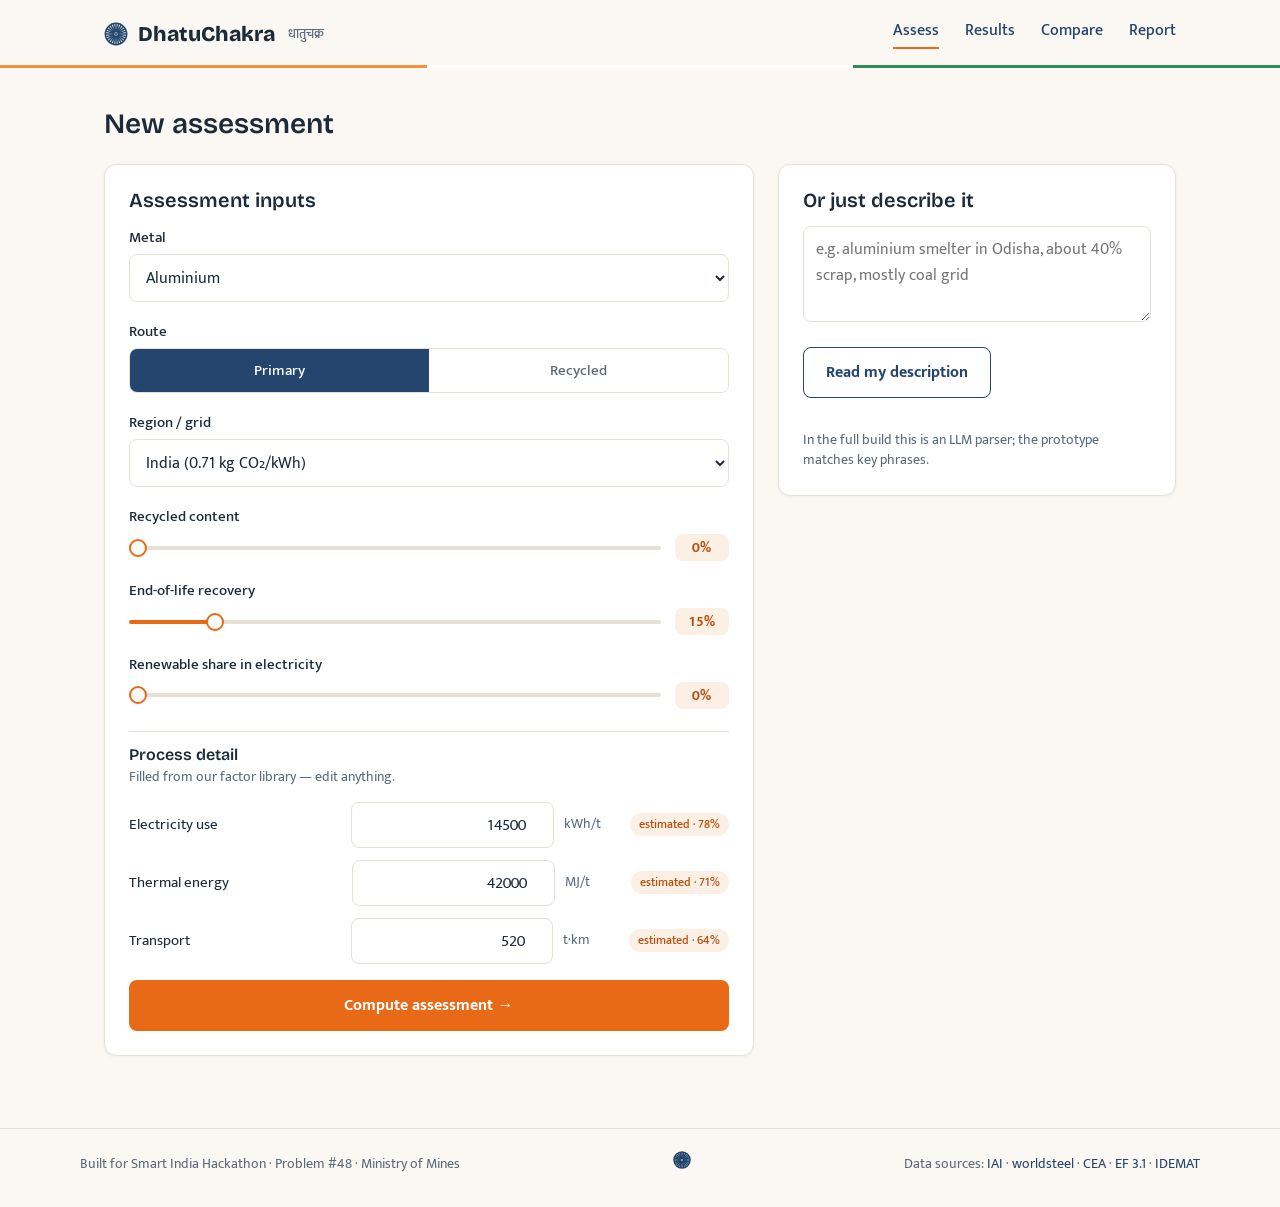
==== prototype/assess.html @ 699bd493 "Internal round: DhatuChakra prototype, specs, and PPT build script - prototype/: 5-page offline HTML" ====
<!DOCTYPE html>
<html lang="en">
<head>
<meta charset="UTF-8">
<meta name="viewport" content="width=device-width, initial-scale=1.0">
<title>New assessment — DhatuChakra</title>
<link rel="stylesheet" href="assets/fonts/fonts.css">
<link rel="stylesheet" href="css/theme.css">
</head>
<body>

<header class="site-header">
  <div class="wrap">
    <a class="brand" href="index.html">
      <span class="chakra-mark" data-size="24"></span>
      <span class="word">DhatuChakra</span><span class="dev">धातुचक्र</span>
    </a>
    <nav class="nav">
      <a href="assess.html" class="active">Assess</a>
      <a href="results.html">Results</a>
      <a href="compare.html">Compare</a>
      <a href="report.html">Report</a>
    </nav>
  </div>
</header>
<div class="flag-band"><span></span><span></span><span></span></div>

<main class="wrap">
  <h2 class="mt-40">New assessment</h2>

  <div class="grid-62-38 mt-24">
    <!-- Form card -->
    <div class="card">
      <h3>Assessment inputs</h3>

      <div class="form-row">
        <label class="field-label" for="metal">Metal</label>
        <select id="metal">
          <option value="aluminium">Aluminium</option>
          <option value="steel">Steel</option>
        </select>
      </div>

      <div class="form-row">
        <label class="field-label">Route</label>
        <div class="segmented" id="routeSeg"></div>
      </div>

      <div class="form-row">
        <label class="field-label" for="region">Region / grid</label>
        <select id="region"></select>
      </div>

      <div class="form-row">
        <label class="field-label">Recycled content</label>
        <div class="slider-row">
          <input type="range" id="r" min="0" max="100" step="1">
          <span class="slider-val" id="rVal">0%</span>
        </div>
      </div>
      <div class="form-row">
        <label class="field-label">End-of-life recovery</label>
        <div class="slider-row">
          <input type="range" id="cr" min="0" max="100" step="1">
          <span class="slider-val" id="crVal">0%</span>
        </div>
      </div>
      <div class="form-row">
        <label class="field-label">Renewable share in electricity</label>
        <div class="slider-row">
          <input type="range" id="s" min="0" max="100" step="1">
          <span class="slider-val" id="sVal">0%</span>
        </div>
      </div>

      <hr style="border:none;border-top:1px solid var(--line);margin:22px 0 14px">
      <h3 style="font-size:16px;margin-bottom:2px">Process detail</h3>
      <p class="small" style="margin-bottom:14px">Filled from our factor library — edit anything.</p>

      <div class="detail-row">
        <span class="name">Electricity use</span>
        <input type="number" id="elec" min="0" step="10">
        <span class="u">kWh/t</span>
        <span class="badge" id="elecBadge">estimated · 78%</span>
      </div>
      <div class="detail-row">
        <span class="name">Thermal energy</span>
        <input type="number" id="thermal" min="0" step="100">
        <span class="u">MJ/t</span>
        <span class="badge" id="thermalBadge">estimated · 71%</span>
      </div>
      <div class="detail-row">
        <span class="name">Transport</span>
        <input type="number" id="transport" min="0" step="10">
        <span class="u">t·km</span>
        <span class="badge" id="transportBadge">estimated · 64%</span>
      </div>

      <button class="btn btn-primary btn-block mt-16" id="computeBtn">Compute assessment →</button>
    </div>

    <!-- Smart entry card -->
    <div class="card" style="align-self:start">
      <h3>Or just describe it</h3>
      <textarea id="nlText" placeholder="e.g. aluminium smelter in Odisha, about 40% scrap, mostly coal grid"></textarea>
      <button class="btn btn-secondary mt-16" id="parseBtn">Read my description</button>
      <div class="mt-16" id="chips" style="display:flex;flex-wrap:wrap;gap:8px"></div>
      <p class="small mt-16">In the full build this is an LLM parser; the prototype matches key phrases.</p>
    </div>
  </div>
</main>

<footer class="site-footer">
  <div class="wrap inner">
    <p>Built for Smart India Hackathon · Problem #48 · Ministry of Mines</p>
    <span class="chakra-mark" data-size="18"></span>
    <p>Data sources:
      <a href="https://international-aluminium.org" target="_blank" rel="noopener">IAI</a> ·
      <a href="https://worldsteel.org" target="_blank" rel="noopener">worldsteel</a> ·
      <a href="https://cea.nic.in" target="_blank" rel="noopener">CEA</a> ·
      <a href="https://eplca.jrc.ec.europa.eu" target="_blank" rel="noopener">EF 3.1</a> ·
      <a href="https://www.idematapp.com" target="_blank" rel="noopener">IDEMAT</a></p>
  </div>
</footer>

<script src="js/data.js"></script>
<script src="js/calc.js"></script>
<script src="js/ui.js"></script>
<script>
(function () {
  let st = DC.loadState();

  const $metal = DC.$("#metal"), $region = DC.$("#region"), $seg = DC.$("#routeSeg");
  const $r = DC.$("#r"), $cr = DC.$("#cr"), $s = DC.$("#s");
  const $elec = DC.$("#elec"), $thermal = DC.$("#thermal"), $transport = DC.$("#transport");

  /* region options with the factor visible */
  $region.innerHTML = Object.entries(DC.GRID)
    .map(([k, v]) => `<option value="${k}">${v.label}</option>`).join("");

  function routeOf() { /* linear|circular from routeKey */
    return st.routeKey === DC.ROUTES[st.metal].circular.key ? "circular" : "linear";
  }

  function fillDefaults(keepOverride) {
    const rs = DC.ROUTES[st.metal];
    const blend = (a, b) => Math.round((1 - st.r) * a + st.r * b);
    if (!keepOverride) {
      st.elecOverride = null;
      $elec.value = blend(rs.linear.elec_kWh, rs.circular.elec_kWh);
      setBadge("elec", false);
    }
    $thermal.value = blend(DC.THERMAL_MJ[st.metal].linear, DC.THERMAL_MJ[st.metal].circular);
    $transport.value = DC.TRANSPORT_TKM;
  }

  function setBadge(id, edited) {
    const el = DC.$("#" + id + "Badge");
    if (edited) { el.textContent = "you"; el.classList.add("you"); }
    else {
      el.classList.remove("you");
      el.textContent = { elec: "estimated · 78%", thermal: "estimated · 71%", transport: "estimated · 64%" }[id];
    }
  }

  function render() {
    $metal.value = st.metal;
    $region.value = st.region;
    const rs = DC.ROUTES[st.metal];
    $seg.innerHTML =
      `<button data-k="${rs.linear.key}" class="${routeOf() === "linear" ? "on" : ""}">${rs.linear.name}</button>` +
      `<button data-k="${rs.circular.key}" class="${routeOf() === "circular" ? "on" : ""}">${rs.circular.name}</button>`;
    $r.value = Math.round(st.r * 100); DC.$("#rVal").textContent = Math.round(st.r * 100) + "%";
    $cr.value = Math.round(st.cr * 100); DC.$("#crVal").textContent = Math.round(st.cr * 100) + "%";
    $s.value = Math.round(st.s * 100); DC.$("#sVal").textContent = Math.round(st.s * 100) + "%";
    fillDefaults(st.elecOverride != null);
    if (st.elecOverride != null) { $elec.value = st.elecOverride; setBadge("elec", true); }
    if (DC.repaintRanges) DC.repaintRanges();
  }

  /* events */
  $metal.addEventListener("change", () => {
    st.metal = $metal.value;
    st.routeKey = DC.ROUTES[st.metal].linear.key;
    st.r = 0; st.elecOverride = null;
    render();
  });
  $seg.addEventListener("click", e => {
    const b = e.target.closest("button"); if (!b) return;
    st.routeKey = b.dataset.k;
    st.r = (routeOf() === "circular") ? 1 : 0;   /* route choice sets the sensible default */
    st.elecOverride = null;
    render();
  });
  $region.addEventListener("change", () => { st.region = $region.value; });
  function slider(el, valEl, key) {
    el.addEventListener("input", () => {
      st[key] = parseInt(el.value, 10) / 100;
      DC.$(valEl).textContent = el.value + "%";
      if (key === "r") fillDefaults(st.elecOverride != null);
    });
  }
  slider($r, "#rVal", "r"); slider($cr, "#crVal", "cr"); slider($s, "#sVal", "s");

  $elec.addEventListener("input", () => { st.elecOverride = parseFloat($elec.value); setBadge("elec", true); });
  $thermal.addEventListener("input", () => setBadge("thermal", true));
  $transport.addEventListener("input", () => setBadge("transport", true));

  DC.$("#parseBtn").addEventListener("click", () => {
    const res = DC.parseText(DC.$("#nlText").value, st);
    st = res.state;
    render();
    DC.$("#chips").innerHTML = res.chips.map(c =>
      `<span class="chip ${c.ok ? "green" : "saffron"}">${c.label}</span>`).join("");
  });

  DC.$("#computeBtn").addEventListener("click", () => {
    st.baseline = { r: st.r, cr: st.cr, s: st.s };
    DC.saveState(st);
    location.href = "results.html";
  });

  render();
})();
</script>
</body>
</html>
---- prototype/assets/fonts/fonts.css ----
/* vietnamese */
@font-face {
  font-family: 'Bricolage Grotesque';
  font-style: normal;
  font-weight: 600;
  font-stretch: 100%;
  font-display: swap;
  src: url(f2.woff2) format('woff2');
  unicode-range: U+0102-0103, U+0110-0111, U+0128-0129, U+0168-0169, U+01A0-01A1, U+01AF-01B0, U+0300-0301, U+0303-0304, U+0308-0309, U+0323, U+0329, U+1EA0-1EF9, U+20AB;
}
/* latin-ext */
@font-face {
  font-family: 'Bricolage Grotesque';
  font-style: normal;
  font-weight: 600;
  font-stretch: 100%;
  font-display: swap;
  src: url(f3.woff2) format('woff2');
  unicode-range: U+0100-02BA, U+02BD-02C5, U+02C7-02CC, U+02CE-02D7, U+02DD-02FF, U+0304, U+0308, U+0329, U+1D00-1DBF, U+1E00-1E9F, U+1EF2-1EFF, U+2020, U+20A0-20AB, U+20AD-20C0, U+2113, U+2C60-2C7F, U+A720-A7FF;
}
/* latin */
@font-face {
  font-family: 'Bricolage Grotesque';
  font-style: normal;
  font-weight: 600;
  font-stretch: 100%;
  font-display: swap;
  src: url(f1.woff2) format('woff2');
  unicode-range: U+0000-00FF, U+0131, U+0152-0153, U+02BB-02BC, U+02C6, U+02DA, U+02DC, U+0304, U+0308, U+0329, U+2000-206F, U+20AC, U+2122, U+2191, U+2193, U+2212, U+2215, U+FEFF, U+FFFD;
}
/* vietnamese */
@font-face {
  font-family: 'Bricolage Grotesque';
  font-style: normal;
  font-weight: 800;
  font-stretch: 100%;
  font-display: swap;
  src: url(f2.woff2) format('woff2');
  unicode-range: U+0102-0103, U+0110-0111, U+0128-0129, U+0168-0169, U+01A0-01A1, U+01AF-01B0, U+0300-0301, U+0303-0304, U+0308-0309, U+0323, U+0329, U+1EA0-1EF9, U+20AB;
}
/* latin-ext */
@font-face {
  font-family: 'Bricolage Grotesque';
  font-style: normal;
  font-weight: 800;
  font-stretch: 100%;
  font-display: swap;
  src: url(f3.woff2) format('woff2');
  unicode-range: U+0100-02BA, U+02BD-02C5, U+02C7-02CC, U+02CE-02D7, U+02DD-02FF, U+0304, U+0308, U+0329, U+1D00-1DBF, U+1E00-1E9F, U+1EF2-1EFF, U+2020, U+20A0-20AB, U+20AD-20C0, U+2113, U+2C60-2C7F, U+A720-A7FF;
}
/* latin */
@font-face {
  font-family: 'Bricolage Grotesque';
  font-style: normal;
  font-weight: 800;
  font-stretch: 100%;
  font-display: swap;
  src: url(f1.woff2) format('woff2');
  unicode-range: U+0000-00FF, U+0131, U+0152-0153, U+02BB-02BC, U+02C6, U+02DA, U+02DC, U+0304, U+0308, U+0329, U+2000-206F, U+20AC, U+2122, U+2191, U+2193, U+2212, U+2215, U+FEFF, U+FFFD;
}
/* devanagari */
@font-face {
  font-family: 'Mukta';
  font-style: normal;
  font-weight: 400;
  font-display: swap;
  src: url(f10.woff2) format('woff2');
  unicode-range: U+0900-097F, U+1CD0-1CF9, U+200C-200D, U+20A8, U+20B9, U+20F0, U+25CC, U+A830-A839, U+A8E0-A8FF, U+11B00-11B09;
}
/* latin-ext */
@font-face {
  font-family: 'Mukta';
  font-style: normal;
  font-weight: 400;
  font-display: swap;
  src: url(f12.woff2) format('woff2');
  unicode-range: U+0100-02BA, U+02BD-02C5, U+02C7-02CC, U+02CE-02D7, U+02DD-02FF, U+0304, U+0308, U+0329, U+1D00-1DBF, U+1E00-1E9F, U+1EF2-1EFF, U+2020, U+20A0-20AB, U+20AD-20C0, U+2113, U+2C60-2C7F, U+A720-A7FF;
}
/* latin */
@font-face {
  font-family: 'Mukta';
  font-style: normal;
  font-weight: 400;
  font-display: swap;
  src: url(f11.woff2) format('woff2');
  unicode-range: U+0000-00FF, U+0131, U+0152-0153, U+02BB-02BC, U+02C6, U+02DA, U+02DC, U+0304, U+0308, U+0329, U+2000-206F, U+20AC, U+2122, U+2191, U+2193, U+2212, U+2215, U+FEFF, U+FFFD;
}
/* devanagari */
@font-face {
  font-family: 'Mukta';
  font-style: normal;
  font-weight: 500;
  font-display: swap;
  src: url(f5.woff2) format('woff2');
  unicode-range: U+0900-097F, U+1CD0-1CF9, U+200C-200D, U+20A8, U+20B9, U+20F0, U+25CC, U+A830-A839, U+A8E0-A8FF, U+11B00-11B09;
}
/* latin-ext */
@font-face {
  font-family: 'Mukta';
  font-style: normal;
  font-weight: 500;
  font-display: swap;
  src: url(f4.woff2) format('woff2');
  unicode-range: U+0100-02BA, U+02BD-02C5, U+02C7-02CC, U+02CE-02D7, U+02DD-02FF, U+0304, U+0308, U+0329, U+1D00-1DBF, U+1E00-1E9F, U+1EF2-1EFF, U+2020, U+20A0-20AB, U+20AD-20C0, U+2113, U+2C60-2C7F, U+A720-A7FF;
}
/* latin */
@font-face {
  font-family: 'Mukta';
  font-style: normal;
  font-weight: 500;
  font-display: swap;
  src: url(f6.woff2) format('woff2');
  unicode-range: U+0000-00FF, U+0131, U+0152-0153, U+02BB-02BC, U+02C6, U+02DA, U+02DC, U+0304, U+0308, U+0329, U+2000-206F, U+20AC, U+2122, U+2191, U+2193, U+2212, U+2215, U+FEFF, U+FFFD;
}
/* devanagari */
@font-face {
  font-family: 'Mukta';
  font-style: normal;
  font-weight: 700;
  font-display: swap;
  src: url(f8.woff2) format('woff2');
  unicode-range: U+0900-097F, U+1CD0-1CF9, U+200C-200D, U+20A8, U+20B9, U+20F0, U+25CC, U+A830-A839, U+A8E0-A8FF, U+11B00-11B09;
}
/* latin-ext */
@font-face {
  font-family: 'Mukta';
  font-style: normal;
  font-weight: 700;
  font-display: swap;
  src: url(f7.woff2) format('woff2');
  unicode-range: U+0100-02BA, U+02BD-02C5, U+02C7-02CC, U+02CE-02D7, U+02DD-02FF, U+0304, U+0308, U+0329, U+1D00-1DBF, U+1E00-1E9F, U+1EF2-1EFF, U+2020, U+20A0-20AB, U+20AD-20C0, U+2113, U+2C60-2C7F, U+A720-A7FF;
}
/* latin */
@font-face {
  font-family: 'Mukta';
  font-style: normal;
  font-weight: 700;
  font-display: swap;
  src: url(f9.woff2) format('woff2');
  unicode-range: U+0000-00FF, U+0131, U+0152-0153, U+02BB-02BC, U+02C6, U+02DA, U+02DC, U+0304, U+0308, U+0329, U+2000-206F, U+20AC, U+2122, U+2191, U+2193, U+2212, U+2215, U+FEFF, U+FFFD;
}
---- prototype/css/theme.css ----
/* DhatuChakra — theme.css. Single source of visual truth (see DESIGN.md). */

:root {
  /* Paper & ink */
  --paper:      #FBF8F3;
  --card:       #FFFFFF;
  --ink:        #1C2B3A;
  --ink-soft:   #5A6B7B;
  --line:       #E7E0D5;

  /* Tricolor, tuned for UI */
  --saffron:      #E86A17;
  --saffron-deep: #B84E0A;
  --saffron-wash: #FCEFE3;
  --green:        #17803D;
  --green-wash:   #E9F4EC;
  --navy:         #24466E;
  --navy-wash:    #EBF1F7;

  /* Data (charts only) */
  --bad:        #C03D2E;
  --neutral-1:  #C9A227;
  --neutral-2:  #7B8B99;

  --radius: 8px;
  --radius-card: 12px;
  --shadow: 0 1px 3px rgba(28,43,58,.06);
  --font-display: "Bricolage Grotesque", "Trebuchet MS", sans-serif;
  --font-body: "Mukta", "Nirmala UI", "Segoe UI", sans-serif;
}

* { margin: 0; padding: 0; box-sizing: border-box; }

html { font-size: 16px; }
body {
  background: var(--paper);
  color: var(--ink);
  font-family: var(--font-body);
  line-height: 1.55;
  -webkit-font-smoothing: antialiased;
}

h1, h2, h3 { font-family: var(--font-display); line-height: 1.15; color: var(--ink); }
h1 { font-size: 40px; font-weight: 800; }
h2 { font-size: 28px; font-weight: 600; }
h3 { font-size: 20px; font-weight: 600; }
.small { font-size: 13.5px; color: var(--ink-soft); }
a { color: var(--navy); text-decoration: none; }
a:hover { text-decoration: underline; }

.wrap { max-width: 1120px; margin: 0 auto; padding: 0 24px; }

/* ---------- Header ---------- */
.site-header { background: var(--paper); }
.site-header .wrap {
  display: flex; align-items: center; justify-content: space-between;
  padding-top: 18px; padding-bottom: 14px;
}
.brand { display: flex; align-items: center; gap: 10px; color: var(--ink); }
.brand:hover { text-decoration: none; }
.brand svg { display: block; }
.brand .word { font-family: var(--font-display); font-weight: 800; font-size: 21px; letter-spacing: -.01em; }
.brand .dev { font-family: var(--font-body); font-weight: 500; font-size: 13px; color: var(--ink-soft); margin-left: 2px; }
.nav { display: flex; gap: 26px; }
.nav a { font-weight: 500; color: var(--navy); padding-bottom: 3px; border-bottom: 2px solid transparent; }
.nav a:hover { text-decoration: none; border-bottom-color: var(--line); }
.nav a.active { border-bottom-color: var(--saffron); }
.flag-band { height: 3px; display: flex; }
.flag-band span { flex: 1; }
.flag-band span:nth-child(1) { background: #F1913D; }
.flag-band span:nth-child(2) { background: #FFFFFF; }
.flag-band span:nth-child(3) { background: #2E8B57; }

/* ---------- Footer ---------- */
.site-footer { margin-top: 72px; border-top: 1px solid var(--line); }
.site-footer .inner {
  display: flex; align-items: center; justify-content: space-between; gap: 16px;
  padding: 22px 0 30px; flex-wrap: wrap;
}
.site-footer p { font-size: 13.5px; color: var(--ink-soft); }

/* ---------- Buttons ---------- */
.btn {
  display: inline-block; font-family: var(--font-body); font-weight: 700; font-size: 16px;
  padding: 11px 22px; border-radius: var(--radius); border: 1px solid transparent;
  cursor: pointer; transition: background .15s ease, border-color .15s ease;
}
.btn:hover { text-decoration: none; }
.btn-primary { background: var(--saffron); color: #fff; }
.btn-primary:hover { background: var(--saffron-deep); }
.btn-secondary { background: var(--card); color: var(--navy); border-color: var(--navy); }
.btn-secondary:hover { background: var(--navy-wash); }
.btn-block { display: block; width: 100%; text-align: center; }

/* ---------- Cards ---------- */
.card {
  background: var(--card); border: 1px solid var(--line);
  border-radius: var(--radius-card); box-shadow: var(--shadow); padding: 24px;
}
.card h3 { margin-bottom: 14px; }

/* KPI card */
.kpi { border-left: 4px solid var(--navy); }
.kpi.accent { border-left-color: var(--saffron); }
.kpi.good { border-left-color: var(--green); }
.kpi .label { font-size: 13.5px; letter-spacing: .06em; text-transform: uppercase; color: var(--ink-soft); font-weight: 500; }
.kpi .value { font-family: var(--font-display); font-weight: 800; font-size: 34px; margin: 2px 0; font-variant-numeric: tabular-nums; }
.kpi .unit { font-family: var(--font-body); font-weight: 500; font-size: 16px; color: var(--ink-soft); margin-left: 4px; }
.kpi .range { font-size: 13.5px; color: var(--ink-soft); font-variant-numeric: tabular-nums; }

/* Chips & badges */
.chip {
  display: inline-block; font-size: 13px; font-weight: 500; padding: 2px 10px;
  border-radius: 999px; background: var(--navy-wash); color: var(--navy);
}
.chip.green { background: var(--green-wash); color: var(--green); }
.chip.saffron { background: var(--saffron-wash); color: var(--saffron-deep); }
.badge {
  display: inline-block; font-size: 12px; font-weight: 500; padding: 2px 9px;
  border-radius: 999px; background: var(--saffron-wash); color: var(--saffron-deep);
  white-space: nowrap;
}
.badge.you { background: var(--navy-wash); color: var(--navy); }

/* ---------- Forms ---------- */
label.field-label { display: block; font-weight: 500; margin-bottom: 5px; font-size: 15px; }
select, input[type="text"], input[type="number"], textarea {
  width: 100%; font-family: var(--font-body); font-size: 15.5px; color: var(--ink);
  background: var(--card); border: 1px solid var(--line); border-radius: var(--radius);
  padding: 9px 12px;
}
select:focus, input:focus, textarea:focus { outline: 2px solid var(--navy-wash); border-color: var(--navy); }
textarea { resize: vertical; min-height: 96px; }
.form-row { margin-bottom: 18px; }

/* Segmented control */
.segmented { display: flex; border: 1px solid var(--line); border-radius: var(--radius); overflow: hidden; }
.segmented button {
  flex: 1; padding: 9px 0; font-family: var(--font-body); font-size: 15px; font-weight: 500;
  background: var(--card); color: var(--ink-soft); border: none; cursor: pointer;
}
.segmented button.on { background: var(--navy); color: #fff; }

/* Sliders */
.slider-row { display: flex; align-items: center; gap: 14px; }
.slider-row input[type="range"] { flex: 1; }
.slider-val {
  min-width: 54px; text-align: center; font-weight: 700; font-size: 14px;
  background: var(--saffron-wash); color: var(--saffron-deep);
  border-radius: var(--radius); padding: 3px 0; font-variant-numeric: tabular-nums;
}
input[type="range"] { -webkit-appearance: none; appearance: none; height: 4px; background: var(--line); border-radius: 2px; cursor: pointer; }
input[type="range"]::-webkit-slider-thumb {
  -webkit-appearance: none; appearance: none; width: 18px; height: 18px; border-radius: 50%;
  background: #fff; border: 2px solid var(--saffron); box-shadow: var(--shadow);
}
input[type="range"]::-moz-range-thumb {
  width: 16px; height: 16px; border-radius: 50%; background: #fff; border: 2px solid var(--saffron);
}
input[type="range"]::-moz-range-progress { background: var(--saffron); height: 4px; border-radius: 2px; }

/* Process detail rows */
.detail-row { display: flex; align-items: center; gap: 10px; margin-bottom: 12px; }
.detail-row .name { flex: 1.2; font-size: 15px; }
.detail-row input { flex: 1; text-align: right; font-variant-numeric: tabular-nums; }
.detail-row .u { width: 56px; font-size: 13.5px; color: var(--ink-soft); }

/* ---------- Tables ---------- */
table.plain { width: 100%; border-collapse: collapse; font-size: 14.5px; }
table.plain th {
  text-align: left; font-weight: 500; font-size: 13px; letter-spacing: .05em;
  text-transform: uppercase; color: var(--ink-soft); padding: 8px 12px 8px 0;
  border-bottom: 1px solid var(--line);
}
table.plain td { padding: 10px 12px 10px 0; border-bottom: 1px solid var(--line); vertical-align: top; }
table.plain tr:last-child td { border-bottom: none; }
table.plain td.src { color: var(--navy); }

/* ---------- Layout helpers ---------- */
.grid-4 { display: grid; grid-template-columns: repeat(4, 1fr); gap: 16px; }
.grid-3 { display: grid; grid-template-columns: repeat(3, 1fr); gap: 16px; }
.grid-2-1 { display: grid; grid-template-columns: 2fr 1fr; gap: 24px; }
.grid-1-1 { display: grid; grid-template-columns: 1fr 1fr; gap: 24px; }
.grid-62-38 { display: grid; grid-template-columns: 62fr 38fr; gap: 24px; }
.stack > * + * { margin-top: 24px; }
.mt-8 { margin-top: 8px; } .mt-16 { margin-top: 16px; } .mt-24 { margin-top: 24px; }
.mt-40 { margin-top: 40px; } .mt-64 { margin-top: 64px; }
.row { display: flex; align-items: center; gap: 12px; }
.row.between { justify-content: space-between; }
.center { text-align: center; }
@media (max-width: 900px) {
  .grid-4 { grid-template-columns: repeat(2, 1fr); }
  .grid-3, .grid-2-1, .grid-1-1, .grid-62-38 { grid-template-columns: 1fr; }
  h1 { font-size: 32px; }
}

/* ---------- Hero (index only) ---------- */
.hero { background: linear-gradient(180deg, #FDF3E7 0%, #FBF8F3 55%); }
.hero .inner { display: grid; grid-template-columns: 60fr 40fr; gap: 24px; padding: 64px 0 56px; align-items: center; }
.hero .watermark { justify-self: center; opacity: .07; }
.hero .sub { font-size: 20px; font-weight: 400; color: var(--ink-soft); max-width: 46ch; margin-top: 14px; font-family: var(--font-body); }
.hero .cta { margin-top: 26px; display: flex; gap: 14px; }
.hero .quiet { margin-top: 16px; }
@media (max-width: 900px) { .hero .inner { grid-template-columns: 1fr; } .hero .watermark { display: none; } }

/* Preset cards */
.preset { cursor: pointer; transition: box-shadow .15s ease, border-color .15s ease; }
.preset:hover { border-color: var(--saffron); box-shadow: 0 3px 10px rgba(28,43,58,.10); }
.preset .route { font-size: 14px; color: var(--ink-soft); margin: 2px 0 12px; }
.preset .num { font-family: var(--font-display); font-weight: 800; font-size: 26px; font-variant-numeric: tabular-nums; }
.preset .num small { font-family: var(--font-body); font-weight: 500; font-size: 14px; color: var(--ink-soft); }

/* How-it-works */
.steps { counter-reset: step; }
.step { position: relative; padding-left: 56px; }
.step .n {
  position: absolute; left: 0; top: 2px; width: 38px; height: 38px; border-radius: 50%;
  border: 1.5px solid var(--navy); color: var(--navy); font-family: var(--font-display);
  font-weight: 600; font-size: 17px; display: flex; align-items: center; justify-content: center;
  background: var(--card);
}
.step h3 { margin-bottom: 4px; }
.step p { color: var(--ink-soft); font-size: 15px; }

/* ---------- Charts ---------- */
.chart-note { font-size: 13.5px; color: var(--ink-soft); margin-top: 10px; }
.legend { display: flex; flex-wrap: wrap; gap: 14px; margin-top: 12px; font-size: 13.5px; color: var(--ink-soft); }
.legend .sw { display: inline-block; width: 11px; height: 11px; border-radius: 2px; margin-right: 6px; vertical-align: -1px; }

/* Delta strip (compare) */
.delta-strip { background: var(--card); border: 1px solid var(--line); border-radius: var(--radius-card); box-shadow: var(--shadow); padding: 26px 24px; text-align: center; }
.delta-strip .big { font-family: var(--font-display); font-weight: 800; font-size: 42px; font-variant-numeric: tabular-nums; }
.delta-strip .big.good { color: var(--green); }
.delta-strip .big.worse { color: var(--bad); }
.delta-strip .line2 { font-size: 16px; color: var(--ink-soft); margin-top: 4px; }
.delta-strip .human { font-size: 15px; margin-top: 12px; color: var(--ink); }

/* Recommendation cards */
.rec h3 { font-size: 17px; margin-bottom: 8px; }
.rec p { font-size: 14.5px; color: var(--ink-soft); margin-bottom: 12px; }

/* Mini scenario cards on compare */
.scen-kpis { display: flex; gap: 20px; align-items: flex-start; margin-top: 8px; }
.scen-kpis .gwp-big { font-family: var(--font-display); font-weight: 800; font-size: 38px; font-variant-numeric: tabular-nums; }
.scen-kpis .minis { font-size: 14px; color: var(--ink-soft); line-height: 1.8; }

/* ---------- Report page ---------- */
.report-sheet {
  background: #fff; max-width: 800px; margin: 40px auto; padding: 56px 64px;
  border: 1px solid var(--line); border-radius: 4px; box-shadow: var(--shadow);
}
.report-sheet h1 { font-size: 26px; }
.report-sheet h2 { font-size: 18px; margin: 28px 0 10px; padding-bottom: 6px; border-bottom: 1px solid var(--line); }
.report-sheet p, .report-sheet li { font-size: 14.5px; }
.report-sheet ol { padding-left: 20px; }
.report-head { display: flex; align-items: center; gap: 14px; padding-bottom: 18px; border-bottom: 2px solid var(--ink); }
.report-head .meta { margin-left: auto; text-align: right; font-size: 13px; color: var(--ink-soft); }
.report-actions { max-width: 800px; margin: 24px auto 0; display: flex; justify-content: flex-end; gap: 12px; padding: 0 24px; }

@media print {
  .site-header, .flag-band, .site-footer, .report-actions, .no-print { display: none !important; }
  body { background: #fff; }
  .report-sheet { border: none; box-shadow: none; margin: 0; padding: 0; max-width: none; }
}
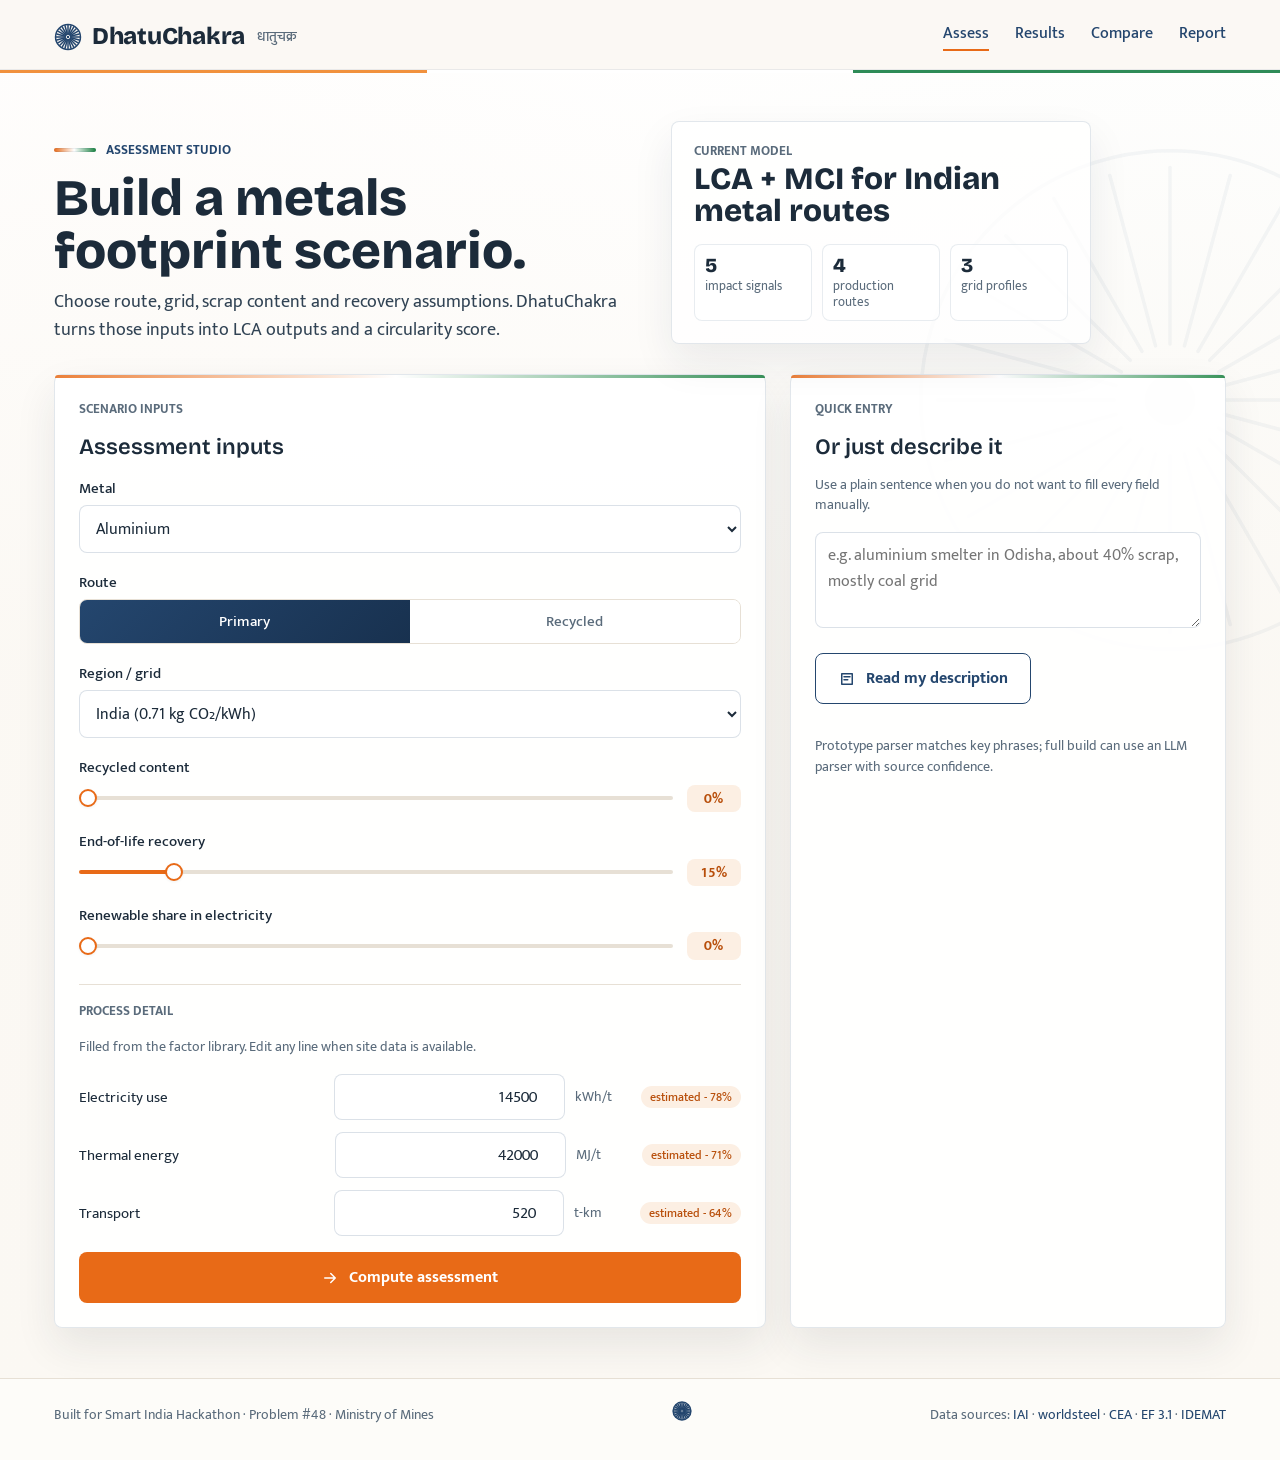
==== commit e95951f2: "UI: Refine layout alignment and premium dashboard styling" ====
--- a/prototype/assess.html
+++ b/prototype/assess.html
@@ -3,19 +3,19 @@
 <head>
 <meta charset="UTF-8">
 <meta name="viewport" content="width=device-width, initial-scale=1.0">
-<title>New assessment — DhatuChakra</title>
+<title>New assessment - DhatuChakra</title>
 <link rel="stylesheet" href="assets/fonts/fonts.css">
 <link rel="stylesheet" href="css/theme.css">
 </head>
-<body>
+<body class="app-page assess-page">
 
 <header class="site-header">
   <div class="wrap">
     <a class="brand" href="index.html">
-      <span class="chakra-mark" data-size="24"></span>
-      <span class="word">DhatuChakra</span><span class="dev">धातुचक्र</span>
+      <span class="chakra-mark" data-size="28"></span>
+      <span class="word">DhatuChakra</span><span class="dev">&#2343;&#2366;&#2340;&#2369;&#2330;&#2325;&#2381;&#2352;</span>
     </a>
-    <nav class="nav">
+    <nav class="nav" aria-label="Primary">
       <a href="assess.html" class="active">Assess</a>
       <a href="results.html">Results</a>
       <a href="compare.html">Compare</a>
@@ -23,17 +23,32 @@
     </nav>
   </div>
 </header>
-<div class="flag-band"><span></span><span></span><span></span></div>
-
-<main class="wrap">
-  <h2 class="mt-40">New assessment</h2>
-
-  <div class="grid-62-38 mt-24">
-    <!-- Form card -->
-    <div class="card">
+<div class="flag-band" aria-hidden="true"><span></span><span></span><span></span></div>
+
+<main class="wrap app-shell">
+  <section class="page-hero">
+    <div>
+      <p class="page-kicker">Assessment studio</p>
+      <h1>Build a metals footprint scenario.</h1>
+      <p>Choose route, grid, scrap content and recovery assumptions. DhatuChakra turns those inputs into LCA outputs and a circularity score.</p>
+    </div>
+    <aside class="hero-panel" aria-label="Assessment summary">
+      <p class="mini-label">Current model</p>
+      <p class="mini-big">LCA + MCI for Indian metal routes</p>
+      <div class="mini-grid">
+        <span><strong>5</strong>impact signals</span>
+        <span><strong>4</strong>production routes</span>
+        <span><strong>3</strong>grid profiles</span>
+      </div>
+    </aside>
+  </section>
+
+  <div class="grid-62-38">
+    <section class="card">
+      <p class="section-title">Scenario inputs</p>
       <h3>Assessment inputs</h3>
 
-      <div class="form-row">
+      <div class="form-row mt-16">
         <label class="field-label" for="metal">Metal</label>
         <select id="metal">
           <option value="aluminium">Aluminium</option>
@@ -73,52 +88,59 @@
         </div>
       </div>
 
-      <hr style="border:none;border-top:1px solid var(--line);margin:22px 0 14px">
-      <h3 style="font-size:16px;margin-bottom:2px">Process detail</h3>
-      <p class="small" style="margin-bottom:14px">Filled from our factor library — edit anything.</p>
-
-      <div class="detail-row">
+      <hr class="input-divider">
+      <p class="section-title">Process detail</p>
+      <p class="small mt-8">Filled from the factor library. Edit any line when site data is available.</p>
+
+      <div class="detail-row mt-16">
         <span class="name">Electricity use</span>
         <input type="number" id="elec" min="0" step="10">
         <span class="u">kWh/t</span>
-        <span class="badge" id="elecBadge">estimated · 78%</span>
+        <span class="badge" id="elecBadge">estimated - 78%</span>
       </div>
       <div class="detail-row">
         <span class="name">Thermal energy</span>
         <input type="number" id="thermal" min="0" step="100">
         <span class="u">MJ/t</span>
-        <span class="badge" id="thermalBadge">estimated · 71%</span>
+        <span class="badge" id="thermalBadge">estimated - 71%</span>
       </div>
       <div class="detail-row">
         <span class="name">Transport</span>
         <input type="number" id="transport" min="0" step="10">
-        <span class="u">t·km</span>
-        <span class="badge" id="transportBadge">estimated · 64%</span>
-      </div>
-
-      <button class="btn btn-primary btn-block mt-16" id="computeBtn">Compute assessment →</button>
-    </div>
-
-    <!-- Smart entry card -->
-    <div class="card" style="align-self:start">
+        <span class="u">t-km</span>
+        <span class="badge" id="transportBadge">estimated - 64%</span>
+      </div>
+
+      <button class="btn btn-primary btn-block mt-16" id="computeBtn">
+        <svg viewBox="0 0 24 24" aria-hidden="true"><path d="M5 12h14M13 6l6 6-6 6" fill="none" stroke="currentColor" stroke-width="2" stroke-linecap="round" stroke-linejoin="round"/></svg>
+        Compute assessment
+      </button>
+    </section>
+
+    <aside class="card smart-card">
+      <p class="section-title">Quick entry</p>
       <h3>Or just describe it</h3>
-      <textarea id="nlText" placeholder="e.g. aluminium smelter in Odisha, about 40% scrap, mostly coal grid"></textarea>
-      <button class="btn btn-secondary mt-16" id="parseBtn">Read my description</button>
-      <div class="mt-16" id="chips" style="display:flex;flex-wrap:wrap;gap:8px"></div>
-      <p class="small mt-16">In the full build this is an LLM parser; the prototype matches key phrases.</p>
-    </div>
+      <p class="small mt-8">Use a plain sentence when you do not want to fill every field manually.</p>
+      <textarea id="nlText" class="mt-16" placeholder="e.g. aluminium smelter in Odisha, about 40% scrap, mostly coal grid"></textarea>
+      <button class="btn btn-secondary mt-16" id="parseBtn">
+        <svg viewBox="0 0 24 24" aria-hidden="true"><path d="M5 5h14v14H5zM8 9h8M8 13h5" fill="none" stroke="currentColor" stroke-width="2" stroke-linecap="round" stroke-linejoin="round"/></svg>
+        Read my description
+      </button>
+      <div class="data-chip-row mt-16" id="chips"></div>
+      <p class="small mt-16">Prototype parser matches key phrases; full build can use an LLM parser with source confidence.</p>
+    </aside>
   </div>
 </main>
 
 <footer class="site-footer">
   <div class="wrap inner">
-    <p>Built for Smart India Hackathon · Problem #48 · Ministry of Mines</p>
-    <span class="chakra-mark" data-size="18"></span>
+    <p>Built for Smart India Hackathon &middot; Problem #48 &middot; Ministry of Mines</p>
+    <span class="chakra-mark" data-size="20"></span>
     <p>Data sources:
-      <a href="https://international-aluminium.org" target="_blank" rel="noopener">IAI</a> ·
-      <a href="https://worldsteel.org" target="_blank" rel="noopener">worldsteel</a> ·
-      <a href="https://cea.nic.in" target="_blank" rel="noopener">CEA</a> ·
-      <a href="https://eplca.jrc.ec.europa.eu" target="_blank" rel="noopener">EF 3.1</a> ·
+      <a href="https://international-aluminium.org" target="_blank" rel="noopener">IAI</a> &middot;
+      <a href="https://worldsteel.org" target="_blank" rel="noopener">worldsteel</a> &middot;
+      <a href="https://cea.nic.in" target="_blank" rel="noopener">CEA</a> &middot;
+      <a href="https://eplca.jrc.ec.europa.eu" target="_blank" rel="noopener">EF 3.1</a> &middot;
       <a href="https://www.idematapp.com" target="_blank" rel="noopener">IDEMAT</a></p>
   </div>
 </footer>
@@ -134,11 +156,10 @@
   const $r = DC.$("#r"), $cr = DC.$("#cr"), $s = DC.$("#s");
   const $elec = DC.$("#elec"), $thermal = DC.$("#thermal"), $transport = DC.$("#transport");
 
-  /* region options with the factor visible */
   $region.innerHTML = Object.entries(DC.GRID)
     .map(([k, v]) => `<option value="${k}">${v.label}</option>`).join("");
 
-  function routeOf() { /* linear|circular from routeKey */
+  function routeOf() {
     return st.routeKey === DC.ROUTES[st.metal].circular.key ? "circular" : "linear";
   }
 
@@ -156,10 +177,12 @@
 
   function setBadge(id, edited) {
     const el = DC.$("#" + id + "Badge");
-    if (edited) { el.textContent = "you"; el.classList.add("you"); }
-    else {
+    if (edited) {
+      el.textContent = "you";
+      el.classList.add("you");
+    } else {
       el.classList.remove("you");
-      el.textContent = { elec: "estimated · 78%", thermal: "estimated · 71%", transport: "estimated · 64%" }[id];
+      el.textContent = { elec: "estimated - 78%", thermal: "estimated - 71%", transport: "estimated - 64%" }[id];
     }
   }
 
@@ -178,7 +201,6 @@
     if (DC.repaintRanges) DC.repaintRanges();
   }
 
-  /* events */
   $metal.addEventListener("change", () => {
     st.metal = $metal.value;
     st.routeKey = DC.ROUTES[st.metal].linear.key;
@@ -188,11 +210,12 @@
   $seg.addEventListener("click", e => {
     const b = e.target.closest("button"); if (!b) return;
     st.routeKey = b.dataset.k;
-    st.r = (routeOf() === "circular") ? 1 : 0;   /* route choice sets the sensible default */
+    st.r = (routeOf() === "circular") ? 1 : 0;
     st.elecOverride = null;
     render();
   });
   $region.addEventListener("change", () => { st.region = $region.value; });
+
   function slider(el, valEl, key) {
     el.addEventListener("input", () => {
       st[key] = parseInt(el.value, 10) / 100;
--- a/prototype/css/theme.css
+++ b/prototype/css/theme.css
@@ -257,8 +257,325 @@
 .report-head .meta { margin-left: auto; text-align: right; font-size: 13px; color: var(--ink-soft); }
 .report-actions { max-width: 800px; margin: 24px auto 0; display: flex; justify-content: flex-end; gap: 12px; padding: 0 24px; }
 
+/* ---------- Premium app pages ---------- */
+.app-page {
+  min-height: 100vh;
+  overflow-x: hidden;
+  background:
+    linear-gradient(180deg, rgba(255,255,255,.94), rgba(251,248,243,.96) 46%, var(--paper)),
+    radial-gradient(circle at 8% 10%, rgba(232,106,23,.15), transparent 30%),
+    radial-gradient(circle at 92% 20%, rgba(23,128,61,.12), transparent 34%);
+}
+.app-page * { letter-spacing: 0; }
+.app-page .wrap {
+  width: 100%;
+  max-width: 1420px;
+  padding-left: clamp(24px, 4.2vw, 68px);
+  padding-right: clamp(24px, 4.2vw, 68px);
+}
+.app-page .site-header {
+  position: sticky;
+  top: 0;
+  z-index: 20;
+  background: rgba(251,248,243,.88);
+  border-bottom: 1px solid rgba(36,70,110,.08);
+  backdrop-filter: blur(16px);
+}
+.app-page .brand .word { font-size: 24px; }
+.app-page .brand .dev { font-size: 14px; }
+.app-shell {
+  position: relative;
+  padding-top: 36px;
+}
+.app-shell::before {
+  content: "";
+  position: fixed;
+  right: -170px;
+  top: 120px;
+  width: 560px;
+  height: 560px;
+  background: url("../assets/chakra.svg") center / contain no-repeat;
+  opacity: .045;
+  pointer-events: none;
+}
+.page-hero {
+  position: relative;
+  z-index: 1;
+  display: grid;
+  grid-template-columns: minmax(0, 1fr) auto;
+  gap: 28px;
+  align-items: end;
+  padding: 12px 0 30px;
+}
+.page-kicker {
+  display: inline-flex;
+  align-items: center;
+  gap: 10px;
+  margin-bottom: 12px;
+  color: var(--navy);
+  font-size: 13px;
+  font-weight: 800;
+  text-transform: uppercase;
+}
+.page-kicker::before {
+  content: "";
+  width: 42px;
+  height: 4px;
+  border-radius: 999px;
+  background: linear-gradient(90deg, var(--saffron), #fff 48%, var(--green));
+  box-shadow: inset 0 0 0 1px rgba(36,70,110,.08);
+}
+.page-hero h1,
+.page-hero h2 {
+  max-width: 820px;
+  font-size: clamp(34px, 4vw, 54px);
+  line-height: 1.03;
+  font-weight: 800;
+}
+.page-hero h1 + p,
+.page-hero h2 + p {
+  max-width: 680px;
+  margin-top: 12px;
+  color: #314354;
+  font-size: 18px;
+  line-height: 1.52;
+}
+.page-actions {
+  display: flex;
+  flex-wrap: wrap;
+  justify-content: flex-end;
+  gap: 12px;
+}
+.app-page .btn {
+  display: inline-flex;
+  align-items: center;
+  justify-content: center;
+  gap: 10px;
+  min-height: 46px;
+  border-radius: 8px;
+}
+.app-page .btn svg {
+  width: 18px;
+  height: 18px;
+  flex: 0 0 auto;
+}
+.app-page .btn-block {
+  display: flex;
+  width: 100%;
+}
+.app-page .card,
+.app-page .delta-strip {
+  position: relative;
+  border-radius: 8px;
+  border-color: rgba(36,70,110,.13);
+  background: rgba(255,255,255,.9);
+  box-shadow: 0 18px 42px rgba(28,43,58,.09);
+}
+.app-page .card::before {
+  content: "";
+  position: absolute;
+  inset: 0 0 auto;
+  height: 3px;
+  border-radius: 8px 8px 0 0;
+  background: linear-gradient(90deg, var(--saffron), #fff 48%, var(--green));
+  opacity: .85;
+}
+.app-page .card h3 { font-size: 22px; }
+.app-page select,
+.app-page input[type="text"],
+.app-page input[type="number"],
+.app-page textarea {
+  border-color: rgba(36,70,110,.16);
+  background: rgba(255,255,255,.86);
+}
+.app-page .segmented button.on {
+  background: linear-gradient(135deg, var(--navy), #18314F);
+}
+.app-page .site-footer {
+  margin-top: 50px;
+  background: rgba(255,255,255,.45);
+}
+.hero-panel {
+  align-self: center;
+  width: min(420px, 100%);
+  padding: 22px;
+  border: 1px solid rgba(36,70,110,.13);
+  border-radius: 8px;
+  background: rgba(255,255,255,.72);
+  box-shadow: 0 18px 42px rgba(28,43,58,.08);
+}
+.hero-panel .mini-label {
+  margin-top: 0;
+  color: var(--ink-soft);
+  font-size: 13px;
+  font-weight: 700;
+  line-height: 1.2;
+  text-transform: uppercase;
+}
+.hero-panel .mini-big {
+  margin-top: 3px;
+  font-family: var(--font-display);
+  font-size: 31px;
+  font-weight: 800;
+  line-height: 1.05;
+}
+.hero-panel .mini-grid {
+  display: grid;
+  grid-template-columns: repeat(3, minmax(0, 1fr));
+  gap: 10px;
+  margin-top: 16px;
+}
+.hero-panel .mini-grid span {
+  min-height: 72px;
+  display: flex;
+  flex-direction: column;
+  justify-content: flex-start;
+  padding: 10px;
+  border: 1px solid rgba(36,70,110,.1);
+  border-radius: 8px;
+  background: rgba(255,255,255,.7);
+  color: var(--ink-soft);
+  font-size: 12.5px;
+  line-height: 1.25;
+}
+.hero-panel .mini-grid strong {
+  display: block;
+  margin-bottom: 4px;
+  color: var(--ink);
+  font-family: var(--font-display);
+  font-size: 20px;
+  line-height: 1;
+}
+.section-title {
+  margin-bottom: 16px;
+  color: var(--ink-soft);
+  font-size: 13px;
+  font-weight: 800;
+  text-transform: uppercase;
+}
+.input-divider {
+  border: none;
+  border-top: 1px solid var(--line);
+  margin: 24px 0 16px;
+}
+
+.hint-card {
+  margin-top: 18px;
+  padding: 18px;
+  border: 1px solid rgba(36,70,110,.1);
+  border-radius: 8px;
+  background: linear-gradient(135deg, rgba(232,106,23,.08), rgba(23,128,61,.07));
+}
+.data-chip-row {
+  display: flex;
+  flex-wrap: wrap;
+  gap: 8px;
+}
+.viz-card {
+  overflow: hidden;
+}
+.kpi .value {
+  line-height: 1;
+}
+.kpi .unit sub,
+.kpi .unit sup {
+  font-size: .68em;
+}
+.scenario-card.good {
+  border-color: rgba(23,128,61,.36);
+}
+.scenario-card.live {
+  border-color: rgba(232,106,23,.4);
+}
+.compare-controls .grid-3 {
+  gap: 24px;
+}
+.report-page .report-actions {
+  width: 100%;
+  max-width: 980px;
+  margin-top: 30px;
+  padding-left: clamp(24px, 4.2vw, 68px);
+  padding-right: clamp(24px, 4.2vw, 68px);
+}
+.report-page .report-sheet {
+  position: relative;
+  max-width: 980px;
+  border-radius: 8px;
+  overflow: hidden;
+}
+.report-page .report-sheet::before {
+  content: "";
+  position: absolute;
+  inset: 0 0 auto;
+  height: 5px;
+  background: linear-gradient(90deg, var(--saffron), #fff 48%, var(--green));
+}
+.report-page .report-head {
+  border-bottom-color: rgba(36,70,110,.18);
+}
+
+@media (max-width: 900px) {
+  .page-hero {
+    grid-template-columns: 1fr;
+    align-items: start;
+  }
+  .page-actions {
+    justify-content: flex-start;
+  }
+  .hero-panel {
+    width: 100%;
+  }
+}
+@media (max-width: 760px) {
+  .app-page .site-header .wrap {
+    align-items: flex-start;
+    gap: 14px;
+  }
+  .app-page .brand {
+    flex-wrap: wrap;
+    row-gap: 2px;
+  }
+  .app-page .brand .word { font-size: 21px; }
+  .app-page .brand .dev { width: 100%; margin-left: 34px; }
+  .app-page .nav {
+    gap: 12px;
+    flex-wrap: wrap;
+    justify-content: flex-end;
+    font-size: 14px;
+  }
+  .page-hero h1,
+  .page-hero h2 {
+    font-size: 38px;
+  }
+  .hero-panel .mini-grid {
+    grid-template-columns: 1fr;
+  }
+  .detail-row {
+    display: grid;
+    grid-template-columns: 1fr 1fr;
+  }
+  .detail-row .u,
+  .detail-row .badge {
+    width: auto;
+  }
+  .report-page .report-sheet {
+    margin-top: 24px;
+    padding: 42px 24px;
+  }
+}
+@media (max-width: 620px) {
+  .app-page .site-header .wrap {
+    flex-direction: column;
+  }
+  .app-page .nav {
+    justify-content: flex-start;
+  }
+}
+
 @media print {
   .site-header, .flag-band, .site-footer, .report-actions, .no-print { display: none !important; }
-  body { background: #fff; }
+  body, .app-page { background: #fff; }
+  .app-shell { padding-top: 0; }
+  .app-shell::before { display: none; }
   .report-sheet { border: none; box-shadow: none; margin: 0; padding: 0; max-width: none; }
 }
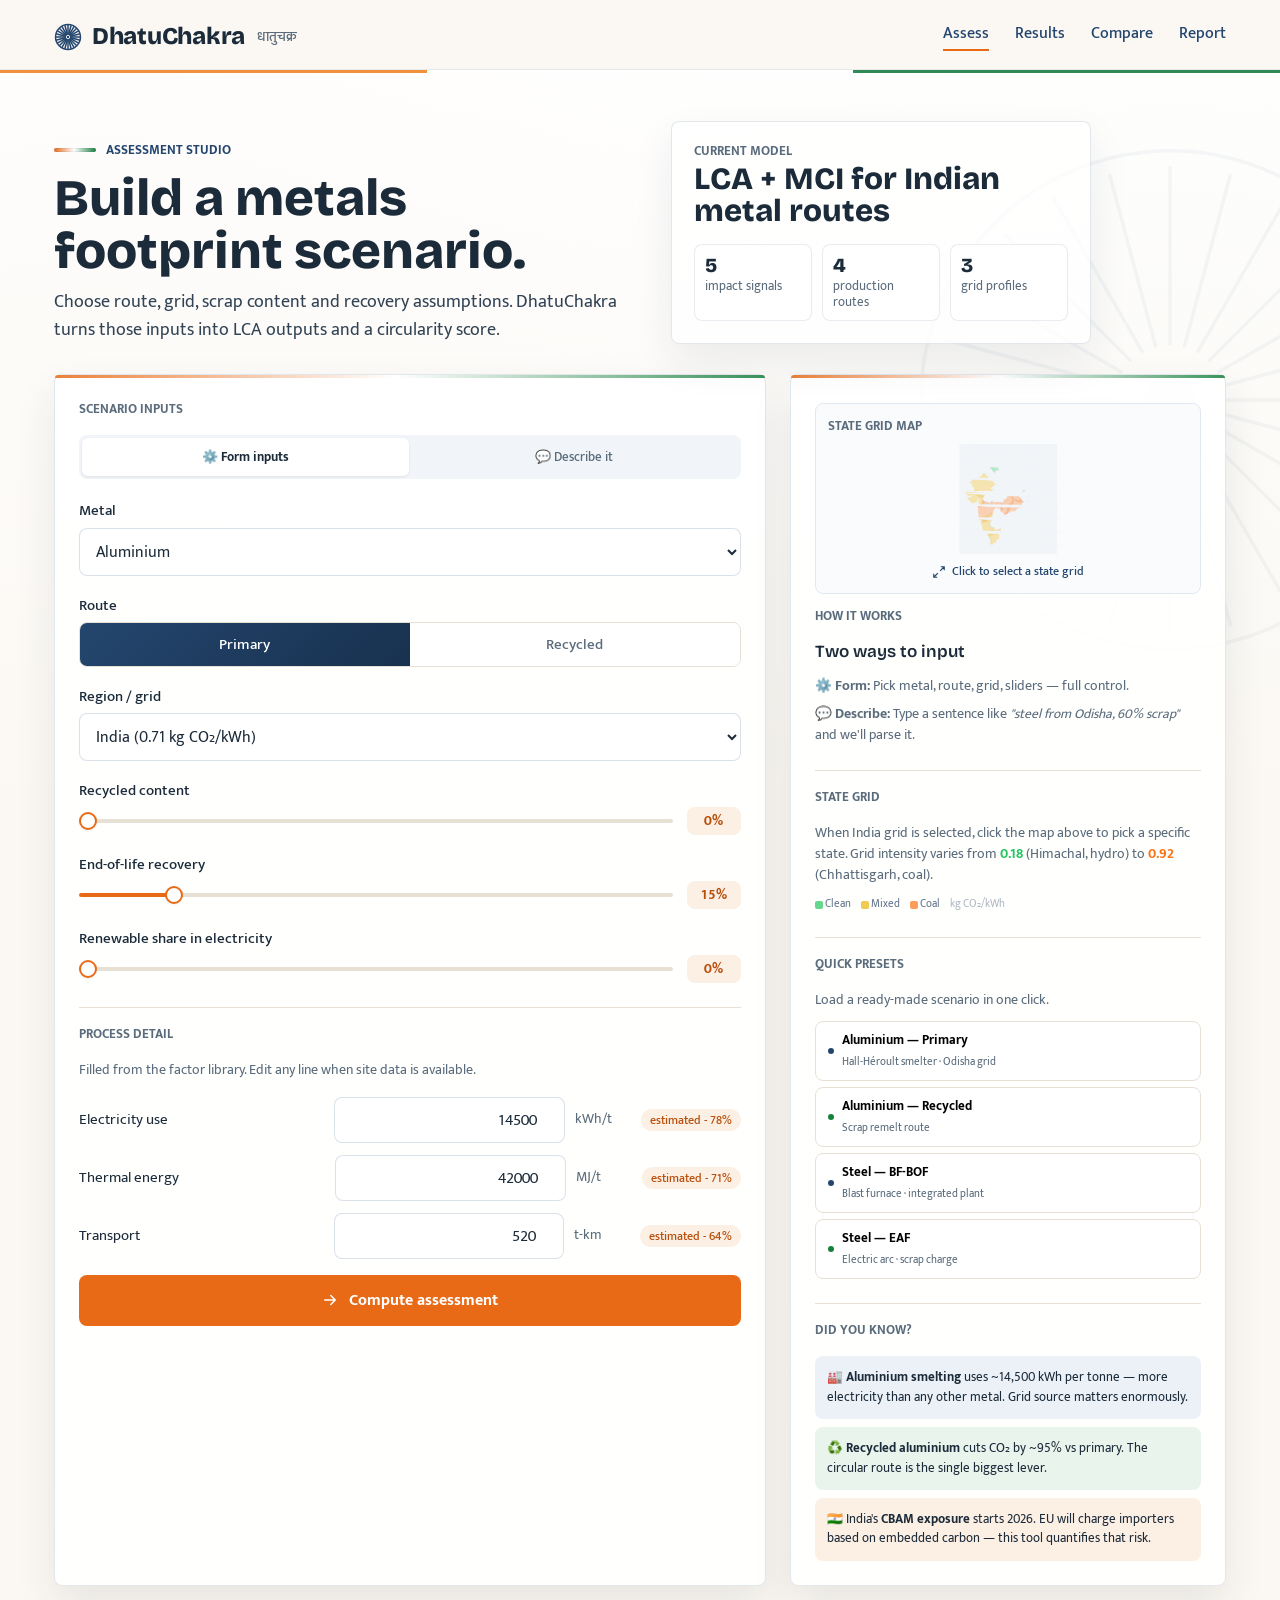
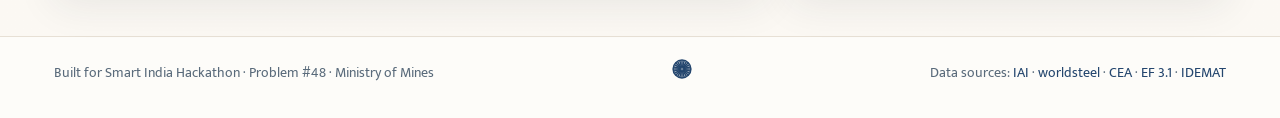
==== commit b03e3c7e: "Add India state grid map modal, assess UI improvements, and CBAM export-cost calculator" ====
--- a/prototype/assess.html
+++ b/prototype/assess.html
@@ -6,6 +6,30 @@
 <title>New assessment - DhatuChakra</title>
 <link rel="stylesheet" href="assets/fonts/fonts.css">
 <link rel="stylesheet" href="css/theme.css">
+<style>
+/* Map overlay */
+.map-overlay{position:fixed;inset:0;z-index:1000;display:none;align-items:center;justify-content:center;background:rgba(28,43,58,.55);backdrop-filter:blur(4px);opacity:0;transition:opacity .25s ease;}
+.map-overlay.open{display:flex;opacity:1;}
+.map-modal{background:#fff;border-radius:14px;width:min(720px,92vw);max-height:90vh;overflow:auto;box-shadow:0 20px 60px rgba(0,0,0,.25);transform:scale(.92);transition:transform .25s ease;padding:28px;}
+.map-overlay.open .map-modal{transform:scale(1);}
+.map-modal-head{display:flex;align-items:center;justify-content:space-between;margin-bottom:16px;}
+.map-modal-head h3{margin:0;font-size:18px;}
+.map-close{background:none;border:none;font-size:22px;cursor:pointer;color:var(--ink-soft);padding:4px 8px;border-radius:6px;}
+.map-close:hover{background:#f1f5f9;}
+
+/* Map preview thumb */
+.map-thumb{margin:4px 0 12px;padding:12px;background:#fafbfc;border:1px solid #e2e8f0;border-radius:8px;cursor:pointer;transition:border-color .2s,box-shadow .2s;}
+.map-thumb:hover{border-color:#94a3b8;box-shadow:0 2px 8px rgba(0,0,0,.06);}
+.map-thumb-inner{height:110px;overflow:hidden;border-radius:6px;pointer-events:none;opacity:.7;}
+.map-thumb-inner svg{width:100%;height:100%;}
+.map-thumb-label{display:flex;align-items:center;justify-content:center;gap:6px;margin-top:8px;font-size:12px;color:var(--navy);font-weight:500;}
+.map-thumb-label svg{width:14px;height:14px;}
+
+/* Input mode toggle */
+.mode-toggle{display:flex;background:#f1f5f9;border-radius:8px;padding:3px;margin-bottom:20px;gap:2px;}
+.mode-toggle button{flex:1;padding:8px 0;border:none;background:none;font-family:var(--font-body);font-size:13px;font-weight:500;color:var(--ink-soft);cursor:pointer;border-radius:6px;transition:all .2s;}
+.mode-toggle button.on{background:#fff;color:var(--ink);box-shadow:0 1px 3px rgba(0,0,0,.08);font-weight:600;}
+</style>
 </head>
 <body class="app-page assess-page">
 
@@ -46,69 +70,89 @@
   <div class="grid-62-38">
     <section class="card">
       <p class="section-title">Scenario inputs</p>
-      <h3>Assessment inputs</h3>
-
-      <div class="form-row mt-16">
-        <label class="field-label" for="metal">Metal</label>
-        <select id="metal">
-          <option value="aluminium">Aluminium</option>
-          <option value="steel">Steel</option>
-        </select>
-      </div>
-
-      <div class="form-row">
-        <label class="field-label">Route</label>
-        <div class="segmented" id="routeSeg"></div>
-      </div>
-
-      <div class="form-row">
-        <label class="field-label" for="region">Region / grid</label>
-        <select id="region"></select>
-      </div>
-
-      <div class="form-row">
-        <label class="field-label">Recycled content</label>
-        <div class="slider-row">
-          <input type="range" id="r" min="0" max="100" step="1">
-          <span class="slider-val" id="rVal">0%</span>
-        </div>
-      </div>
-      <div class="form-row">
-        <label class="field-label">End-of-life recovery</label>
-        <div class="slider-row">
-          <input type="range" id="cr" min="0" max="100" step="1">
-          <span class="slider-val" id="crVal">0%</span>
-        </div>
-      </div>
-      <div class="form-row">
-        <label class="field-label">Renewable share in electricity</label>
-        <div class="slider-row">
-          <input type="range" id="s" min="0" max="100" step="1">
-          <span class="slider-val" id="sVal">0%</span>
-        </div>
-      </div>
-
-      <hr class="input-divider">
-      <p class="section-title">Process detail</p>
-      <p class="small mt-8">Filled from the factor library. Edit any line when site data is available.</p>
-
-      <div class="detail-row mt-16">
-        <span class="name">Electricity use</span>
-        <input type="number" id="elec" min="0" step="10">
-        <span class="u">kWh/t</span>
-        <span class="badge" id="elecBadge">estimated - 78%</span>
-      </div>
-      <div class="detail-row">
-        <span class="name">Thermal energy</span>
-        <input type="number" id="thermal" min="0" step="100">
-        <span class="u">MJ/t</span>
-        <span class="badge" id="thermalBadge">estimated - 71%</span>
-      </div>
-      <div class="detail-row">
-        <span class="name">Transport</span>
-        <input type="number" id="transport" min="0" step="10">
-        <span class="u">t-km</span>
-        <span class="badge" id="transportBadge">estimated - 64%</span>
+
+      <!-- MODE TOGGLE -->
+      <div class="mode-toggle" id="modeToggle">
+        <button data-mode="form" class="on">⚙️ Form inputs</button>
+        <button data-mode="describe">💬 Describe it</button>
+      </div>
+
+      <!-- === FORM MODE === -->
+      <div id="formMode">
+        <div class="form-row">
+          <label class="field-label" for="metal">Metal</label>
+          <select id="metal">
+            <option value="aluminium">Aluminium</option>
+            <option value="steel">Steel</option>
+          </select>
+        </div>
+
+        <div class="form-row">
+          <label class="field-label">Route</label>
+          <div class="segmented" id="routeSeg"></div>
+        </div>
+
+        <div class="form-row">
+          <label class="field-label" for="region">Region / grid</label>
+          <select id="region"></select>
+        </div>
+
+        <div class="form-row">
+          <label class="field-label">Recycled content</label>
+          <div class="slider-row">
+            <input type="range" id="r" min="0" max="100" step="1">
+            <span class="slider-val" id="rVal">0%</span>
+          </div>
+        </div>
+        <div class="form-row">
+          <label class="field-label">End-of-life recovery</label>
+          <div class="slider-row">
+            <input type="range" id="cr" min="0" max="100" step="1">
+            <span class="slider-val" id="crVal">0%</span>
+          </div>
+        </div>
+        <div class="form-row">
+          <label class="field-label">Renewable share in electricity</label>
+          <div class="slider-row">
+            <input type="range" id="s" min="0" max="100" step="1">
+            <span class="slider-val" id="sVal">0%</span>
+          </div>
+        </div>
+
+        <hr class="input-divider">
+        <p class="section-title">Process detail</p>
+        <p class="small mt-8">Filled from the factor library. Edit any line when site data is available.</p>
+
+        <div class="detail-row mt-16">
+          <span class="name">Electricity use</span>
+          <input type="number" id="elec" min="0" step="10">
+          <span class="u">kWh/t</span>
+          <span class="badge" id="elecBadge">estimated - 78%</span>
+        </div>
+        <div class="detail-row">
+          <span class="name">Thermal energy</span>
+          <input type="number" id="thermal" min="0" step="100">
+          <span class="u">MJ/t</span>
+          <span class="badge" id="thermalBadge">estimated - 71%</span>
+        </div>
+        <div class="detail-row">
+          <span class="name">Transport</span>
+          <input type="number" id="transport" min="0" step="10">
+          <span class="u">t-km</span>
+          <span class="badge" id="transportBadge">estimated - 64%</span>
+        </div>
+      </div>
+
+      <!-- === DESCRIBE MODE === -->
+      <div id="describeMode" style="display:none;">
+        <p class="small mt-8">Type a plain-English description and we'll extract the parameters automatically.</p>
+        <textarea id="nlText" class="mt-16" rows="4" placeholder="e.g. aluminium smelter in Odisha, about 40% scrap, mostly coal grid"></textarea>
+        <button class="btn btn-secondary mt-16" id="parseBtn">
+          <svg viewBox="0 0 24 24" aria-hidden="true"><path d="M5 5h14v14H5zM8 9h8M8 13h5" fill="none" stroke="currentColor" stroke-width="2" stroke-linecap="round" stroke-linejoin="round"/></svg>
+          Read my description
+        </button>
+        <div class="data-chip-row mt-16" id="chips"></div>
+        <p class="small mt-16">Prototype parser matches key phrases; full build uses an LLM parser with source confidence.</p>
       </div>
 
       <button class="btn btn-primary btn-block mt-16" id="computeBtn">
@@ -117,20 +161,82 @@
       </button>
     </section>
 
+    <!-- RIGHT COLUMN: Map preview + info -->
     <aside class="card smart-card">
-      <p class="section-title">Quick entry</p>
-      <h3>Or just describe it</h3>
-      <p class="small mt-8">Use a plain sentence when you do not want to fill every field manually.</p>
-      <textarea id="nlText" class="mt-16" placeholder="e.g. aluminium smelter in Odisha, about 40% scrap, mostly coal grid"></textarea>
-      <button class="btn btn-secondary mt-16" id="parseBtn">
-        <svg viewBox="0 0 24 24" aria-hidden="true"><path d="M5 5h14v14H5zM8 9h8M8 13h5" fill="none" stroke="currentColor" stroke-width="2" stroke-linecap="round" stroke-linejoin="round"/></svg>
-        Read my description
-      </button>
-      <div class="data-chip-row mt-16" id="chips"></div>
-      <p class="small mt-16">Prototype parser matches key phrases; full build can use an LLM parser with source confidence.</p>
+      <!-- Map preview (only when India selected) -->
+      <div id="mapThumb" class="map-thumb" style="display:none;" title="Click to open India state grid map">
+        <p class="section-title" style="margin-bottom:8px;">State grid map</p>
+        <div class="map-thumb-inner" id="mapThumbSvg"></div>
+        <div class="map-thumb-label" id="mapThumbLabel">
+          <svg viewBox="0 0 24 24" width="14" height="14" fill="none" stroke="currentColor" stroke-width="2"><path d="M15 3h6v6M9 21H3v-6M21 3l-7 7M3 21l7-7"/></svg>
+          <span>Click to select a state grid</span>
+        </div>
+      </div>
+
+      <!-- Always-visible info panel -->
+      <div id="infoPanel">
+        <p class="section-title">How it works</p>
+        <h3 style="font-size:17px;">Two ways to input</h3>
+        <p class="small mt-8"><strong>⚙️ Form:</strong> Pick metal, route, grid, sliders — full control.</p>
+        <p class="small mt-8"><strong>💬 Describe:</strong> Type a sentence like <em>"steel from Odisha, 60% scrap"</em> and we'll parse it.</p>
+        <hr class="input-divider">
+        <p class="section-title">State grid</p>
+        <p class="small mt-8">When India grid is selected, click the map above to pick a specific state. Grid intensity varies from <strong style="color:#22c55e;">0.18</strong> (Himachal, hydro) to <strong style="color:#f97316;">0.92</strong> (Chhattisgarh, coal).</p>
+        <div style="display:flex;gap:10px;margin-top:10px;font-size:11px;color:#64748b;">
+          <span><span style="display:inline-block;width:8px;height:8px;border-radius:2px;background:#22c55e;opacity:.7;vertical-align:middle;margin-right:2px;"></span>Clean</span>
+          <span><span style="display:inline-block;width:8px;height:8px;border-radius:2px;background:#eab308;opacity:.7;vertical-align:middle;margin-right:2px;"></span>Mixed</span>
+          <span><span style="display:inline-block;width:8px;height:8px;border-radius:2px;background:#f97316;opacity:.7;vertical-align:middle;margin-right:2px;"></span>Coal</span>
+          <span style="opacity:.5;">kg CO₂/kWh</span>
+        </div>
+      </div>
+
+      <hr class="input-divider">
+
+      <!-- Quick-load presets -->
+      <p class="section-title">Quick presets</p>
+      <p class="small mt-8">Load a ready-made scenario in one click.</p>
+      <div id="presetBtns" style="display:flex;flex-direction:column;gap:6px;margin-top:10px;"></div>
+
+      <hr class="input-divider">
+
+      <!-- Did you know -->
+      <p class="section-title">Did you know?</p>
+      <div style="margin-top:8px;padding:12px;background:var(--navy-wash);border-radius:8px;font-size:12.5px;line-height:1.55;color:var(--ink);">
+        <p style="margin:0;">🏭 <strong>Aluminium smelting</strong> uses ~14,500 kWh per tonne — more electricity than any other metal. Grid source matters enormously.</p>
+      </div>
+      <div style="margin-top:8px;padding:12px;background:var(--green-wash);border-radius:8px;font-size:12.5px;line-height:1.55;color:var(--ink);">
+        <p style="margin:0;">♻️ <strong>Recycled aluminium</strong> cuts CO₂ by ~95% vs primary. The circular route is the single biggest lever.</p>
+      </div>
+      <div style="margin-top:8px;padding:12px;background:var(--saffron-wash);border-radius:8px;font-size:12.5px;line-height:1.55;color:var(--ink);">
+        <p style="margin:0;">🇮🇳 India's <strong>CBAM exposure</strong> starts 2026. EU will charge importers based on embedded carbon — this tool quantifies that risk.</p>
+      </div>
     </aside>
   </div>
 </main>
+
+<!-- MAP FULLSCREEN OVERLAY -->
+<div class="map-overlay" id="mapOverlay">
+  <div class="map-modal">
+    <div class="map-modal-head">
+      <h3>🗺️ Select state grid intensity</h3>
+      <button class="map-close" id="mapCloseBtn" title="Close">✕</button>
+    </div>
+    <div id="map-container" style="height:420px;overflow:hidden;position:relative;border-radius:8px;background:#fafbfc;border:1px solid #e2e8f0;">
+      <div class="small" style="text-align:center;padding-top:180px;color:#94a3b8;">Loading map…</div>
+    </div>
+    <div style="display:flex;align-items:center;justify-content:space-between;margin-top:12px;">
+      <div style="display:flex;gap:14px;font-size:11px;color:#64748b;">
+        <span><span style="display:inline-block;width:8px;height:8px;border-radius:2px;background:#22c55e;opacity:.7;vertical-align:middle;margin-right:3px;"></span>Clean (&lt;0.4)</span>
+        <span><span style="display:inline-block;width:8px;height:8px;border-radius:2px;background:#eab308;opacity:.7;vertical-align:middle;margin-right:3px;"></span>Mixed (0.4–0.7)</span>
+        <span><span style="display:inline-block;width:8px;height:8px;border-radius:2px;background:#f97316;opacity:.7;vertical-align:middle;margin-right:3px;"></span>Coal (&gt;0.7)</span>
+        <span style="opacity:.5;">kg CO₂/kWh</span>
+      </div>
+      <span id="mapResetBtn" style="font-size:11px;color:var(--navy);cursor:pointer;display:none;">✕ Reset to national</span>
+    </div>
+    <div id="mapChip" style="text-align:center;margin-top:10px;"></div>
+    <p class="small" style="text-align:center;margin:6px 0 0;color:#b0b8c4;font-size:10px;">Source: CEA CO₂ Baseline v19 + state generation mix · indicative values</p>
+  </div>
+</div>
 
 <footer class="site-footer">
   <div class="wrap inner">
@@ -148,6 +254,7 @@
 <script src="js/data.js"></script>
 <script src="js/calc.js"></script>
 <script src="js/ui.js"></script>
+<script src="js/map-svg.js"></script>
 <script>
 (function () {
   let st = DC.loadState();
@@ -158,6 +265,32 @@
 
   $region.innerHTML = Object.entries(DC.GRID)
     .map(([k, v]) => `<option value="${k}">${v.label}</option>`).join("");
+
+  // ── Mode toggle (Form / Describe) ──
+  DC.$("#modeToggle").addEventListener("click", function(e) {
+    var btn = e.target.closest("button"); if (!btn) return;
+    var mode = btn.dataset.mode;
+    DC.$("#modeToggle").querySelectorAll("button").forEach(function(b) { b.classList.toggle("on", b === btn); });
+    DC.$("#formMode").style.display = mode === "form" ? "block" : "none";
+    DC.$("#describeMode").style.display = mode === "describe" ? "block" : "none";
+  });
+
+  // Preset buttons
+  var presetContainer = DC.$("#presetBtns");
+  DC.PRESETS.forEach(function(p) {
+    var chipColor = p.chip === "circular" ? "var(--green-wash)" : "var(--navy-wash)";
+    var btn = document.createElement("button");
+    btn.style.cssText = "display:flex;align-items:center;gap:8px;padding:8px 12px;border:1px solid var(--line);border-radius:8px;background:#fff;cursor:pointer;text-align:left;font-family:var(--font-body);font-size:12.5px;transition:border-color .2s,box-shadow .2s;";
+    btn.innerHTML = '<span style="display:inline-block;width:6px;height:6px;border-radius:50%;background:' + (p.chip==="circular"?"var(--green)":"var(--navy)") + ';flex-shrink:0;"></span>' +
+      '<span><strong>' + p.title + '</strong><br><span style="font-size:11px;color:var(--ink-soft);">' + p.sub + '</span></span>';
+    btn.onmouseenter = function() { btn.style.borderColor = "var(--navy)"; btn.style.boxShadow = "0 2px 6px rgba(0,0,0,.06)"; };
+    btn.onmouseleave = function() { btn.style.borderColor = "var(--line)"; btn.style.boxShadow = "none"; };
+    btn.onclick = function() {
+      st = DC.applyPreset(p.id);
+      render();
+    };
+    presetContainer.appendChild(btn);
+  });
 
   function routeOf() {
     return st.routeKey === DC.ROUTES[st.metal].circular.key ? "circular" : "linear";
@@ -199,6 +332,7 @@
     fillDefaults(st.elecOverride != null);
     if (st.elecOverride != null) { $elec.value = st.elecOverride; setBadge("elec", true); }
     if (DC.repaintRanges) DC.repaintRanges();
+    if (window.updateMapUI) window.updateMapUI();
   }
 
   $metal.addEventListener("change", () => {
@@ -214,7 +348,12 @@
     st.elecOverride = null;
     render();
   });
-  $region.addEventListener("change", () => { st.region = $region.value; });
+  $region.addEventListener("change", () => { 
+    st.region = $region.value; 
+    st.stateName = null;
+    st.stateGrid = null;
+    render();
+  });
 
   function slider(el, valEl, key) {
     el.addEventListener("input", () => {
@@ -232,9 +371,17 @@
   DC.$("#parseBtn").addEventListener("click", () => {
     const res = DC.parseText(DC.$("#nlText").value, st);
     st = res.state;
+    // Switch to form mode to show the filled inputs
+    DC.$("#modeToggle").querySelectorAll("button").forEach(function(b) { b.classList.toggle("on", b.dataset.mode === "form"); });
+    DC.$("#formMode").style.display = "block";
+    DC.$("#describeMode").style.display = "none";
     render();
     DC.$("#chips").innerHTML = res.chips.map(c =>
       `<span class="chip ${c.ok ? "green" : "saffron"}">${c.label}</span>`).join("");
+    // Show chips temporarily in describe mode too
+    DC.$("#modeToggle").querySelectorAll("button").forEach(function(b) { b.classList.toggle("on", b.dataset.mode === "describe"); });
+    DC.$("#formMode").style.display = "none";
+    DC.$("#describeMode").style.display = "block";
   });
 
   DC.$("#computeBtn").addEventListener("click", () => {
@@ -243,7 +390,158 @@
     location.href = "results.html";
   });
 
-  render();
+  // ── MAP OVERLAY LOGIC ──
+  var overlay = DC.$("#mapOverlay");
+  var mapThumb = DC.$("#mapThumb");
+
+  // Open overlay
+  mapThumb.addEventListener("click", function() {
+    overlay.style.display = "flex";
+    requestAnimationFrame(function() { overlay.classList.add("open"); });
+  });
+
+  // Close overlay
+  function closeMap() {
+    overlay.classList.remove("open");
+    setTimeout(function() { overlay.style.display = "none"; }, 260);
+  }
+  DC.$("#mapCloseBtn").addEventListener("click", closeMap);
+  overlay.addEventListener("click", function(e) { if (e.target === overlay) closeMap(); });
+
+  // Map SVG init
+  setTimeout(function() {
+    var container = DC.$("#map-container");
+    if (!DC.INDIA_SVG) { container.innerHTML = '<p class="small" style="text-align:center;padding:40px 0;">Map data not loaded.</p>'; return; }
+    container.innerHTML = DC.INDIA_SVG;
+    var svgEl = container.querySelector("svg");
+    if (svgEl) {
+      svgEl.removeAttribute("width");
+      svgEl.removeAttribute("height");
+      svgEl.removeAttribute("enable-background");
+      svgEl.setAttribute("preserveAspectRatio", "xMidYMid meet");
+      svgEl.style.width = "100%";
+      svgEl.style.height = "100%";
+      svgEl.style.display = "block";
+    }
+
+    // Also put a copy in the thumbnail
+    var thumbEl = DC.$("#mapThumbSvg");
+    thumbEl.innerHTML = DC.INDIA_SVG;
+    var thumbSvg = thumbEl.querySelector("svg");
+    if (thumbSvg) {
+      thumbSvg.removeAttribute("width");
+      thumbSvg.removeAttribute("height");
+      thumbSvg.removeAttribute("enable-background");
+      thumbSvg.setAttribute("preserveAspectRatio", "xMidYMid meet");
+    }
+
+    var svgMapAliases = {
+      orissa: "Odisha", jharkhand: "Jharkhand", chhattisgarh: "Chhattisgarh",
+      gujarat: "Gujarat", rajasthan: "Rajasthan", maharashtra: "Maharashtra",
+      karnataka: "Karnataka", tamil_nadu: "Tamil Nadu",
+      himachal_pradesh: "Himachal"
+    };
+
+    // Tooltip
+    var tip = document.createElement("div");
+    tip.style.cssText = "position:absolute;pointer-events:none;background:rgba(28,43,58,.92);color:#fff;font-size:12px;padding:6px 12px;border-radius:6px;white-space:nowrap;display:none;z-index:10;font-family:var(--font-body);";
+    container.appendChild(tip);
+
+    function colorPaths(root, interactive) {
+      root.querySelectorAll("path").forEach(function(path) {
+        var id = (path.getAttribute("id") || "").toLowerCase();
+        var stateName = svgMapAliases[id];
+
+        if (!stateName || !DC.STATE_GRID[stateName]) {
+          path.setAttribute("fill", "#eef2f7");
+          path.setAttribute("stroke", "#cbd5e1");
+          path.setAttribute("stroke-width", "0.8");
+          path.style.cursor = "default";
+          if (interactive) { path.onclick = null; path.onmouseenter = null; path.onmouseleave = null; }
+          return;
+        }
+
+        var info = DC.STATE_GRID[stateName];
+        var factor = info.factor;
+        var fill = factor < 0.4 ? "#22c55e" : factor <= 0.7 ? "#eab308" : "#f97316";
+        var isActive = (st.stateName === stateName);
+
+        path.setAttribute("fill", fill);
+        path.setAttribute("fill-opacity", isActive ? "0.88" : "0.45");
+        path.setAttribute("stroke", isActive ? "#1C2B3A" : "#94a3b8");
+        path.setAttribute("stroke-width", isActive ? "2.5" : "0.8");
+        path.style.transition = "fill-opacity 0.2s, stroke-width 0.2s";
+
+        if (interactive) {
+          path.style.cursor = "pointer";
+          path.onclick = function() {
+            st.stateName = stateName;
+            st.stateGrid = factor;
+            render();
+          };
+          path.onmouseenter = function() {
+            if (!isActive) { path.setAttribute("fill-opacity", "0.7"); path.setAttribute("stroke-width", "1.5"); }
+            tip.textContent = stateName + " — " + factor + " kg CO₂/kWh (" + info.note + ")";
+            tip.style.display = "block";
+          };
+          path.onmouseleave = function() {
+            if (!isActive) { path.setAttribute("fill-opacity", "0.45"); path.setAttribute("stroke-width", "0.8"); }
+            tip.style.display = "none";
+          };
+          path.onmousemove = function(e) {
+            var rect = container.getBoundingClientRect();
+            tip.style.left = (e.clientX - rect.left + 12) + "px";
+            tip.style.top = (e.clientY - rect.top - 28) + "px";
+          };
+        }
+      });
+    }
+
+    window.updateMapUI = function() {
+      // Thumbnail visibility
+      mapThumb.style.display = (st.region === "IN") ? "block" : "none";
+
+      // Color the overlay map
+      var svgRoot = DC.$("#map-container svg");
+      if (svgRoot) colorPaths(svgRoot, true);
+
+      // Color the thumbnail
+      var thumbRoot = DC.$("#mapThumbSvg svg");
+      if (thumbRoot) colorPaths(thumbRoot, false);
+
+      // Thumb label
+      var thumbLabel = DC.$("#mapThumbLabel");
+      if (st.stateName && st.stateGrid != null) {
+        var info = DC.STATE_GRID[st.stateName];
+        thumbLabel.innerHTML = '<span style="font-size:12px;">📍 <strong>' + st.stateName + '</strong> — ' + DC.sig3(st.stateGrid) + ' kg CO₂/kWh <span style="opacity:.6;">(' + info.note + ')</span> · click to change</span>';
+      } else {
+        thumbLabel.innerHTML = '<svg viewBox="0 0 24 24" width="14" height="14" fill="none" stroke="currentColor" stroke-width="2"><path d="M15 3h6v6M9 21H3v-6M21 3l-7 7M3 21l7-7"/></svg><span>Click to select a state grid</span>';
+      }
+
+      // Overlay chip
+      var chipEl = DC.$("#mapChip");
+      var resetBtn = DC.$("#mapResetBtn");
+      if (st.stateName && st.stateGrid != null) {
+        var info = DC.STATE_GRID[st.stateName];
+        var fc = info.factor < 0.4 ? "#dcfce7" : info.factor <= 0.7 ? "#fef9c3" : "#ffedd5";
+        var bc = info.factor < 0.4 ? "#86efac" : info.factor <= 0.7 ? "#fde047" : "#fdba74";
+        chipEl.innerHTML = '<span style="display:inline-block;padding:6px 18px;border-radius:20px;font-size:14px;font-weight:600;background:'+fc+';color:#1C2B3A;border:1px solid '+bc+';">📍 '+st.stateName+' — '+DC.sig3(st.stateGrid)+' kg CO₂/kWh <span style="font-weight:400;opacity:.7;">('+info.note+')</span></span>';
+        resetBtn.style.display = "inline";
+      } else {
+        chipEl.innerHTML = '<span style="font-size:13px;color:#94a3b8;">👆 Click a colored state above to use its grid intensity</span>';
+        resetBtn.style.display = "none";
+      }
+    };
+
+    DC.$("#mapResetBtn").addEventListener("click", function() {
+      st.stateName = null;
+      st.stateGrid = null;
+      render();
+    });
+
+    render();
+  }, 0);
+
 })();
 </script>
 </body>
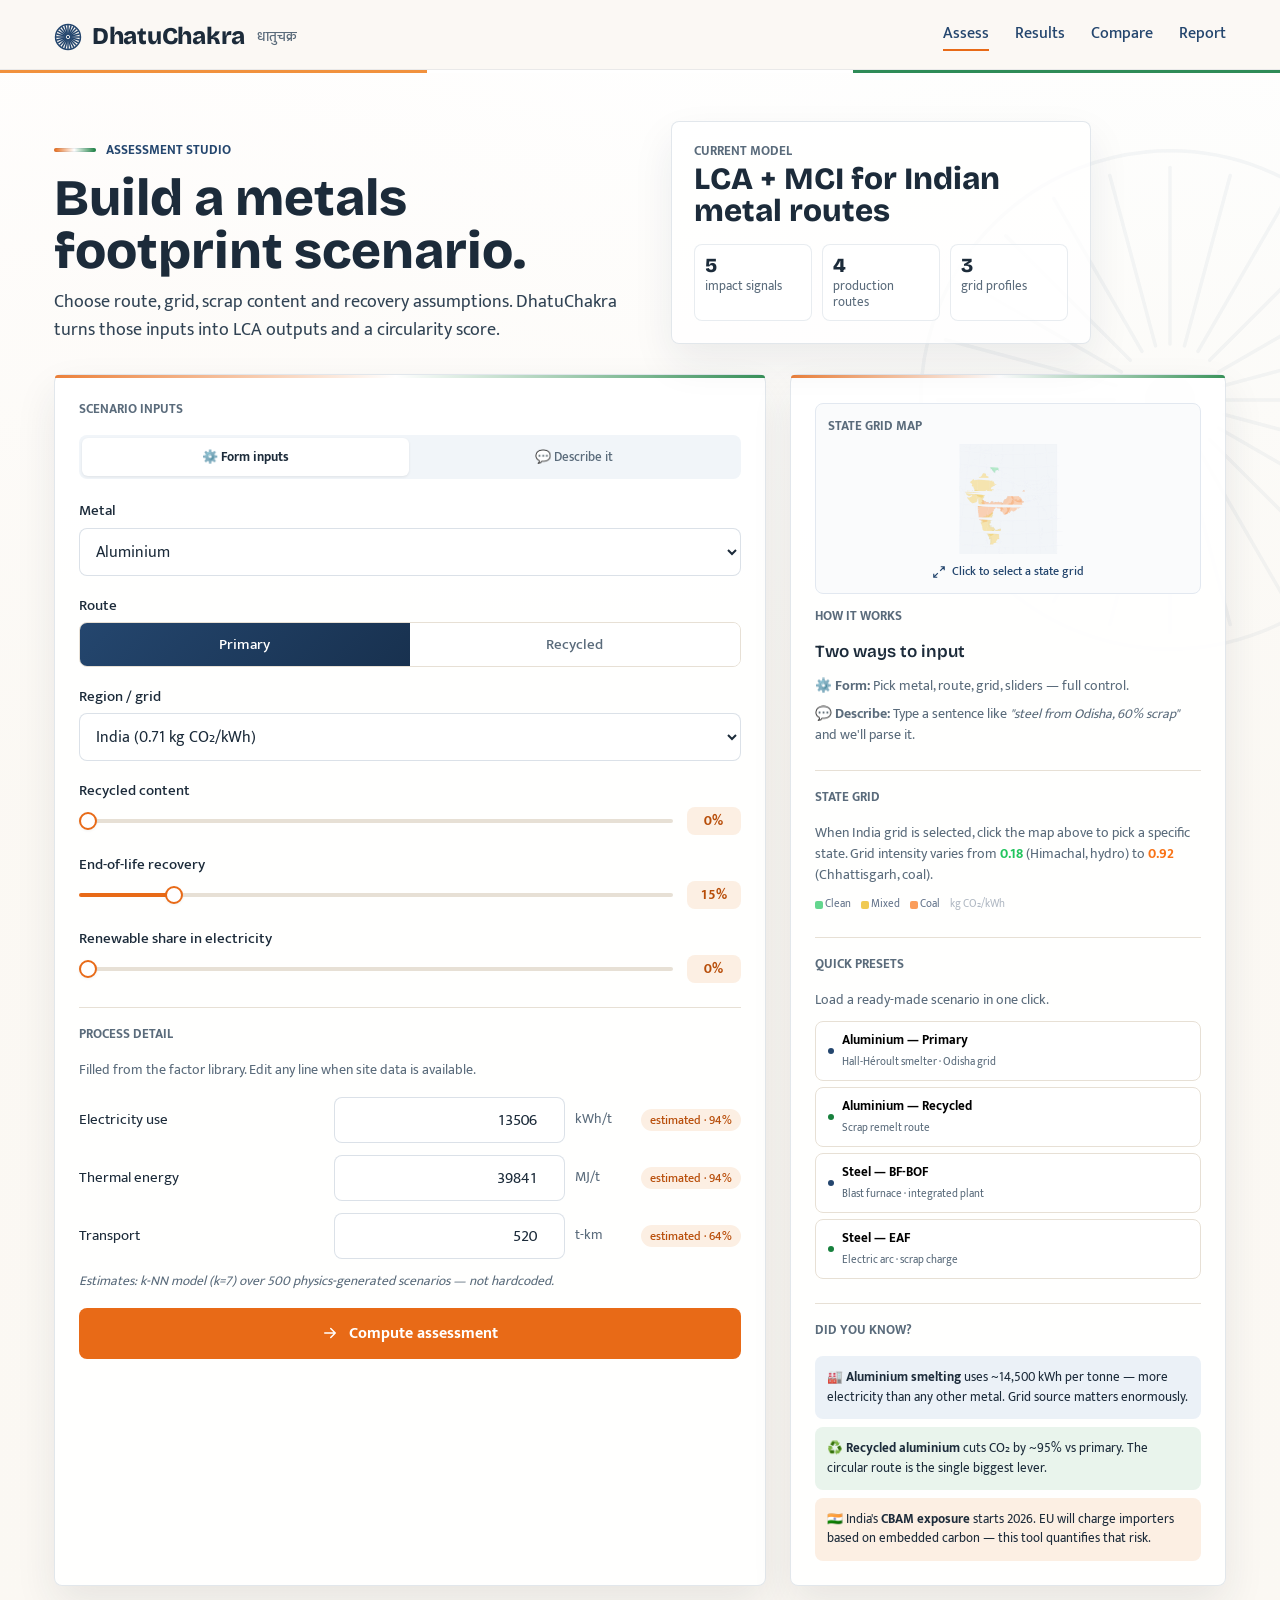
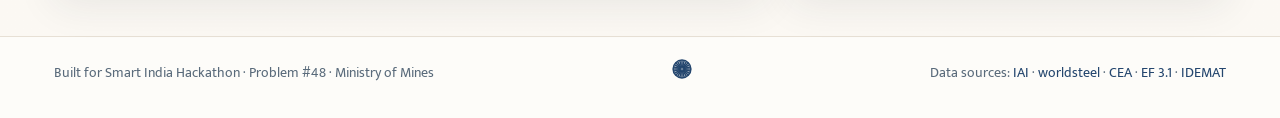
==== commit ad6c056d: "feature U4: implement real knn ML imputer for dynamic estimates" ====
--- a/prototype/assess.html
+++ b/prototype/assess.html
@@ -127,20 +127,23 @@
           <span class="name">Electricity use</span>
           <input type="number" id="elec" min="0" step="10">
           <span class="u">kWh/t</span>
-          <span class="badge" id="elecBadge">estimated - 78%</span>
+          <span class="badge" id="elecBadge">estimated · 78%</span>
         </div>
         <div class="detail-row">
           <span class="name">Thermal energy</span>
           <input type="number" id="thermal" min="0" step="100">
           <span class="u">MJ/t</span>
-          <span class="badge" id="thermalBadge">estimated - 71%</span>
+          <span class="badge" id="thermalBadge">estimated · 71%</span>
         </div>
         <div class="detail-row">
           <span class="name">Transport</span>
           <input type="number" id="transport" min="0" step="10">
           <span class="u">t-km</span>
-          <span class="badge" id="transportBadge">estimated - 64%</span>
-        </div>
+          <span class="badge" id="transportBadge">estimated · 64%</span>
+        </div>
+        <p class="small mt-8" id="knnNote" style="color:var(--ink-soft);font-style:italic;">
+          Estimates: k-NN model (k=7) over 500 physics-generated scenarios — not hardcoded.
+        </p>
       </div>
 
       <!-- === DESCRIBE MODE === -->
@@ -254,6 +257,7 @@
 <script src="js/data.js"></script>
 <script src="js/calc.js"></script>
 <script src="js/ui.js"></script>
+<script src="js/ml_data.js"></script>
 <script src="js/map-svg.js"></script>
 <script>
 (function () {
@@ -299,13 +303,18 @@
   function fillDefaults(keepOverride) {
     const rs = DC.ROUTES[st.metal];
     const blend = (a, b) => Math.round((1 - st.r) * a + st.r * b);
+    // U4: compute k-NN estimates for elec + thermal
+    window._knnResult = (typeof DC.knnImpute === "function") ? DC.knnImpute(st) : null;
+    const knn = window._knnResult;
     if (!keepOverride) {
       st.elecOverride = null;
-      $elec.value = blend(rs.linear.elec_kWh, rs.circular.elec_kWh);
+      $elec.value = knn ? knn.elec : blend(rs.linear.elec_kWh, rs.circular.elec_kWh);
       setBadge("elec", false);
     }
-    $thermal.value = blend(DC.THERMAL_MJ[st.metal].linear, DC.THERMAL_MJ[st.metal].circular);
+    $thermal.value = knn ? knn.thermal : blend(DC.THERMAL_MJ[st.metal].linear, DC.THERMAL_MJ[st.metal].circular);
     $transport.value = DC.TRANSPORT_TKM;
+    setBadge("thermal", false);
+    setBadge("transport", false);
   }
 
   function setBadge(id, edited) {
@@ -315,7 +324,13 @@
       el.classList.add("you");
     } else {
       el.classList.remove("you");
-      el.textContent = { elec: "estimated - 78%", thermal: "estimated - 71%", transport: "estimated - 64%" }[id];
+      // U4: use k-NN real confidence when available
+      if (id !== "transport" && window._knnResult) {
+        const conf = id === "elec" ? window._knnResult.confElec : window._knnResult.confThermal;
+        el.textContent = "estimated \u00b7 " + Math.round(conf * 100) + "%";
+      } else {
+        el.textContent = { elec: "estimated \u00b7 78%", thermal: "estimated \u00b7 71%", transport: "estimated \u00b7 64%" }[id];
+      }
     }
   }
 
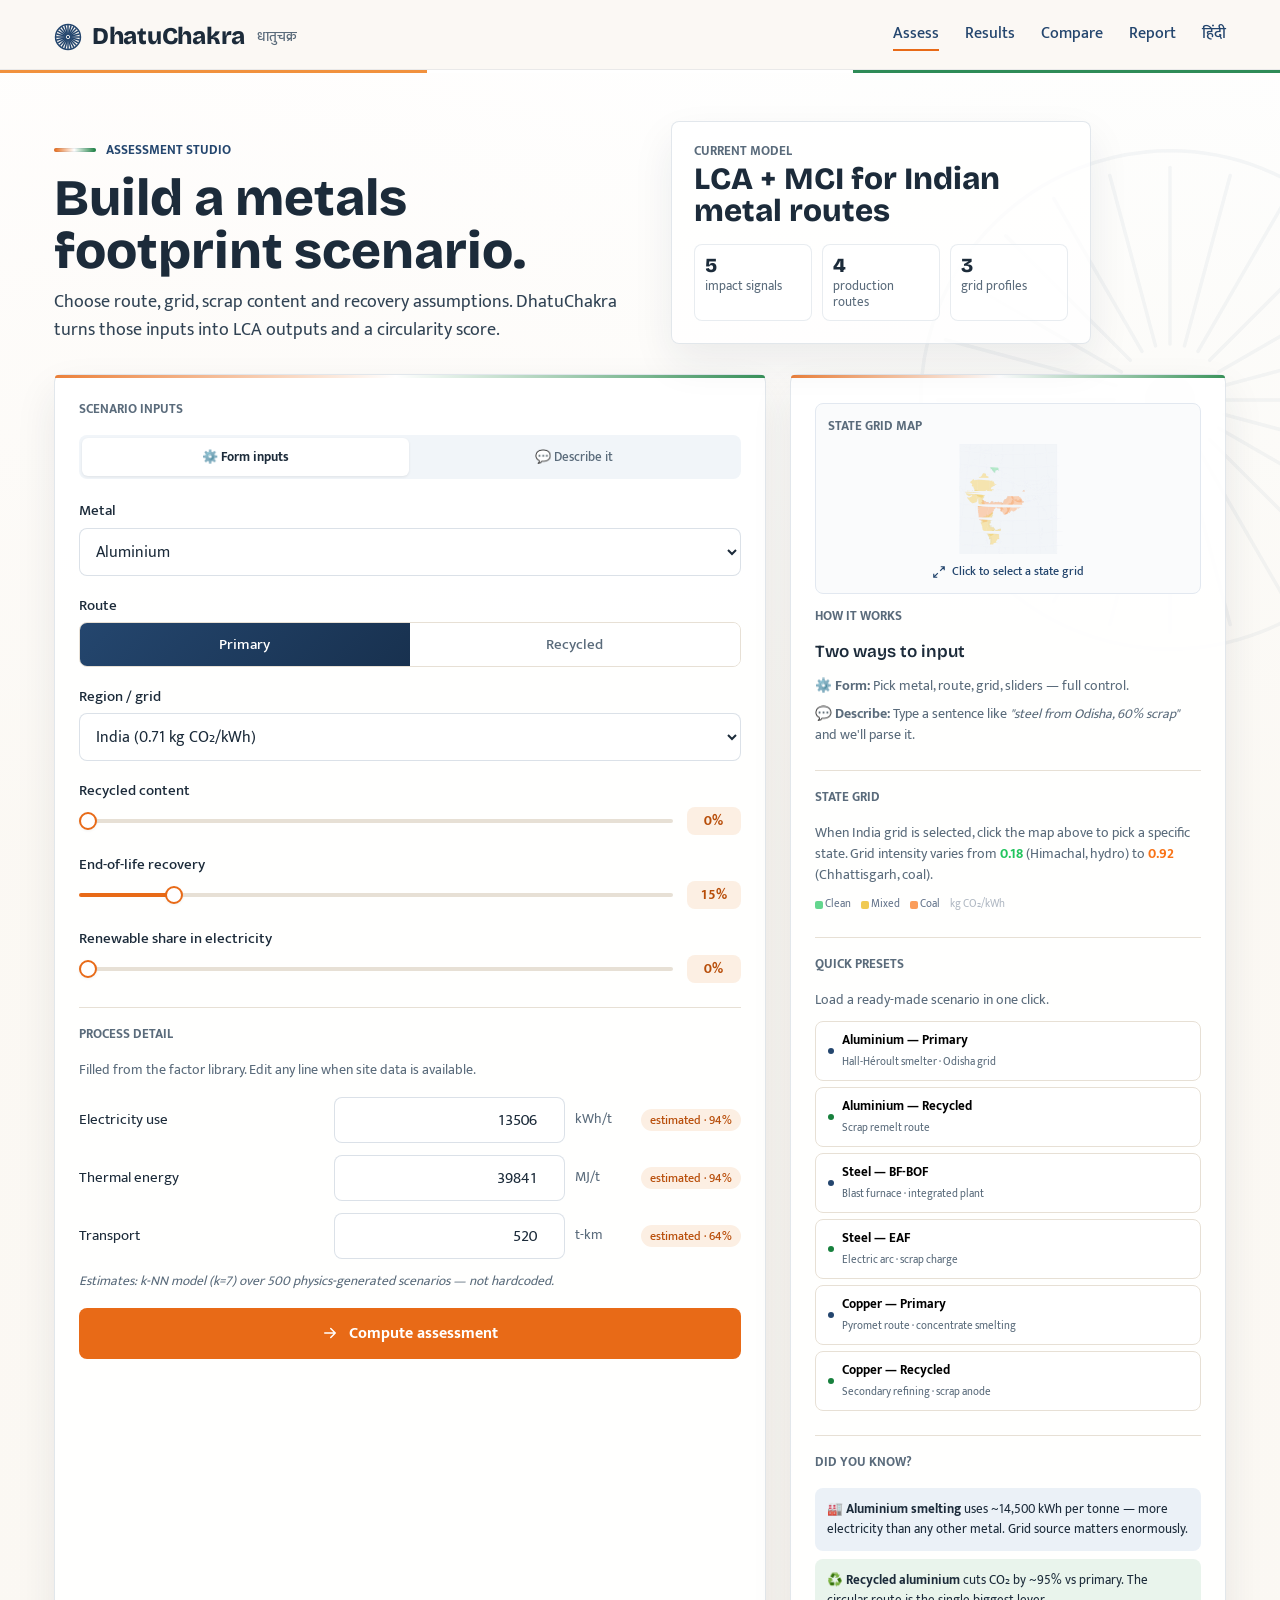
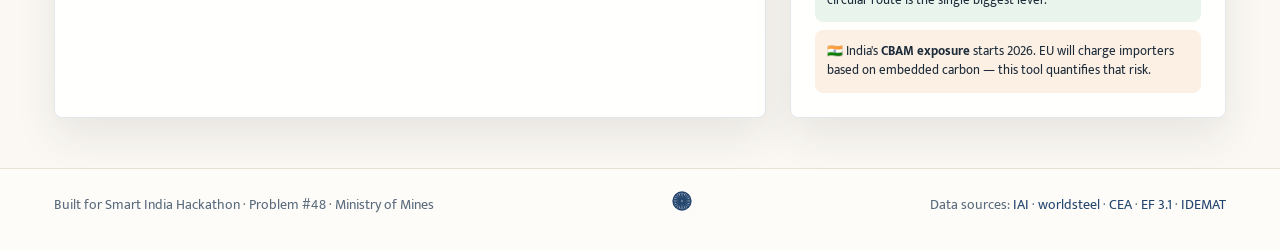
==== commit b4423dba: "Implement U6-U9: copper, Hindi toggle, benchmark strip, scenario library - U6: copper routes (primar" ====
--- a/prototype/assess.html
+++ b/prototype/assess.html
@@ -84,6 +84,7 @@
           <select id="metal">
             <option value="aluminium">Aluminium</option>
             <option value="steel">Steel</option>
+            <option value="copper">Copper</option>
           </select>
         </div>
 
@@ -304,7 +305,8 @@
     const rs = DC.ROUTES[st.metal];
     const blend = (a, b) => Math.round((1 - st.r) * a + st.r * b);
     // U4: compute k-NN estimates for elec + thermal
-    window._knnResult = (typeof DC.knnImpute === "function") ? DC.knnImpute(st) : null;
+    // (model is trained on aluminium/steel only — copper falls back to library values)
+    window._knnResult = (st.metal !== "copper" && typeof DC.knnImpute === "function") ? DC.knnImpute(st) : null;
     const knn = window._knnResult;
     if (!keepOverride) {
       st.elecOverride = null;
